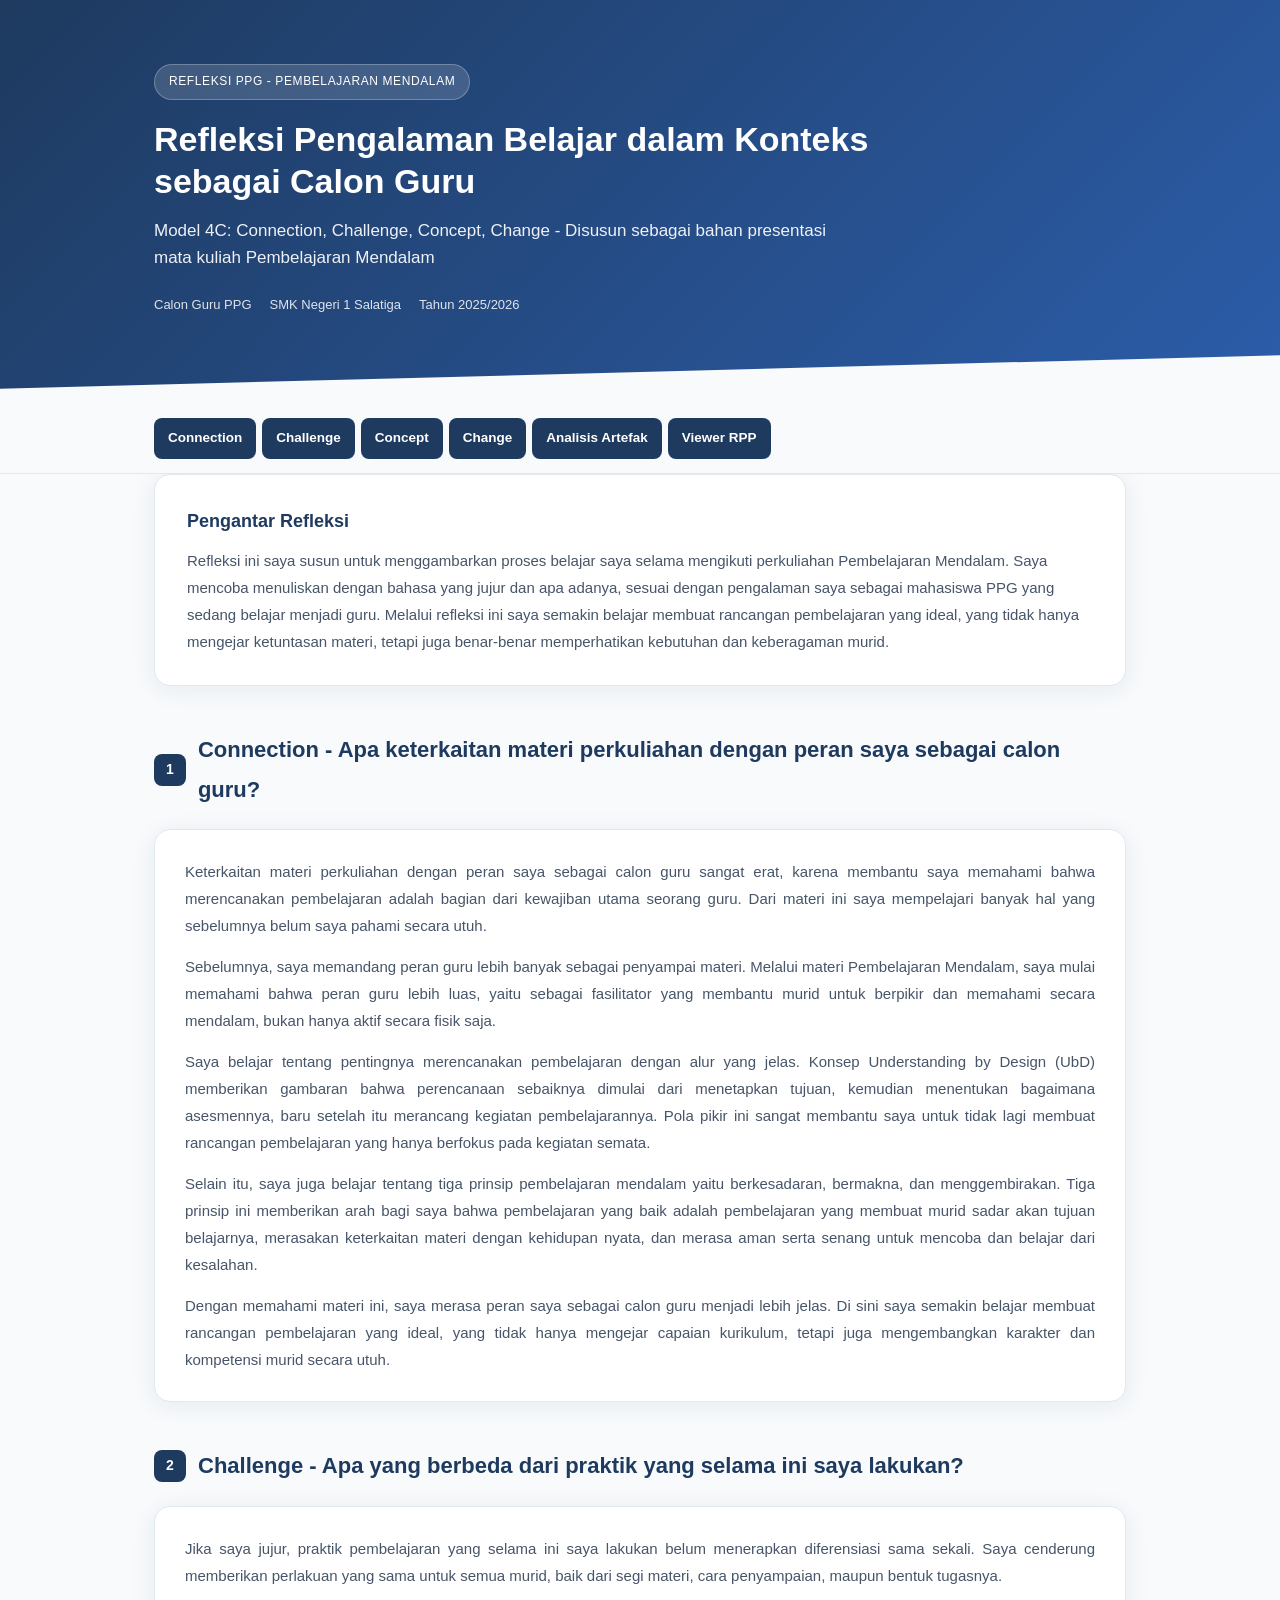
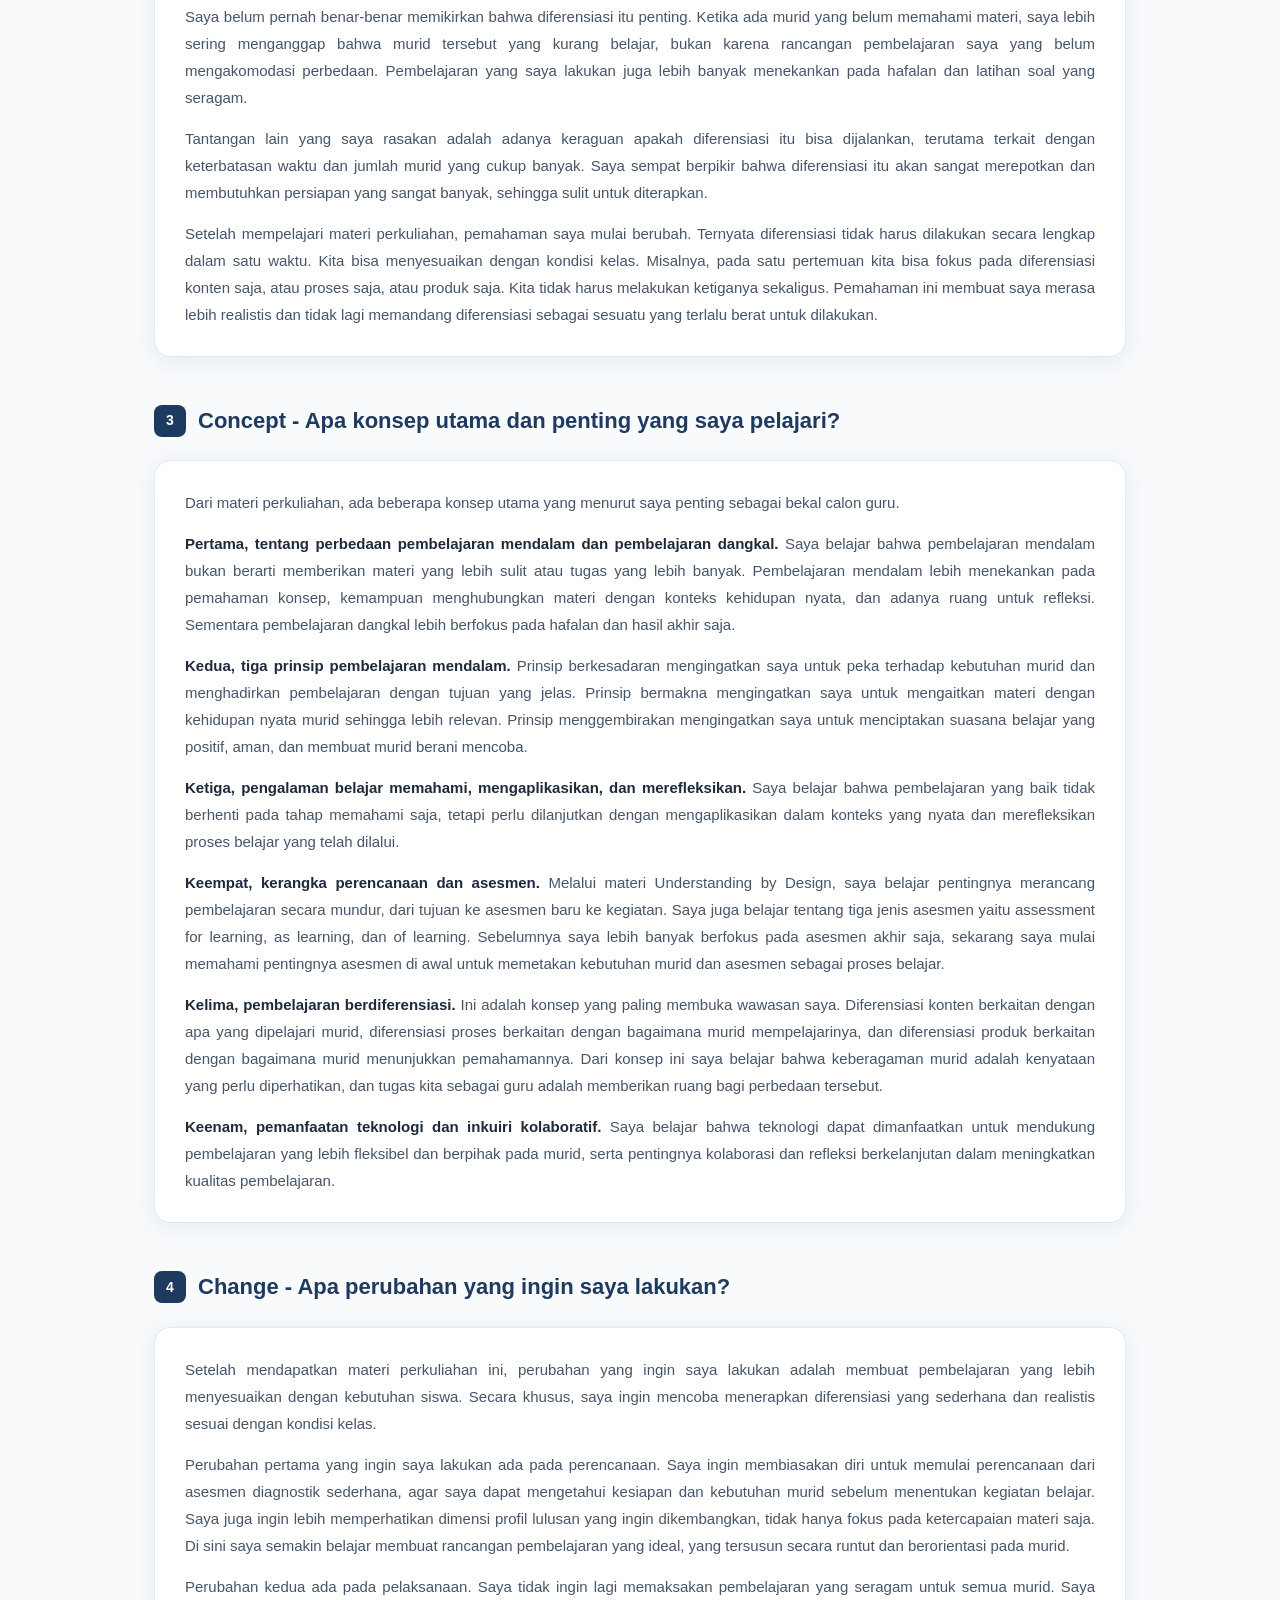
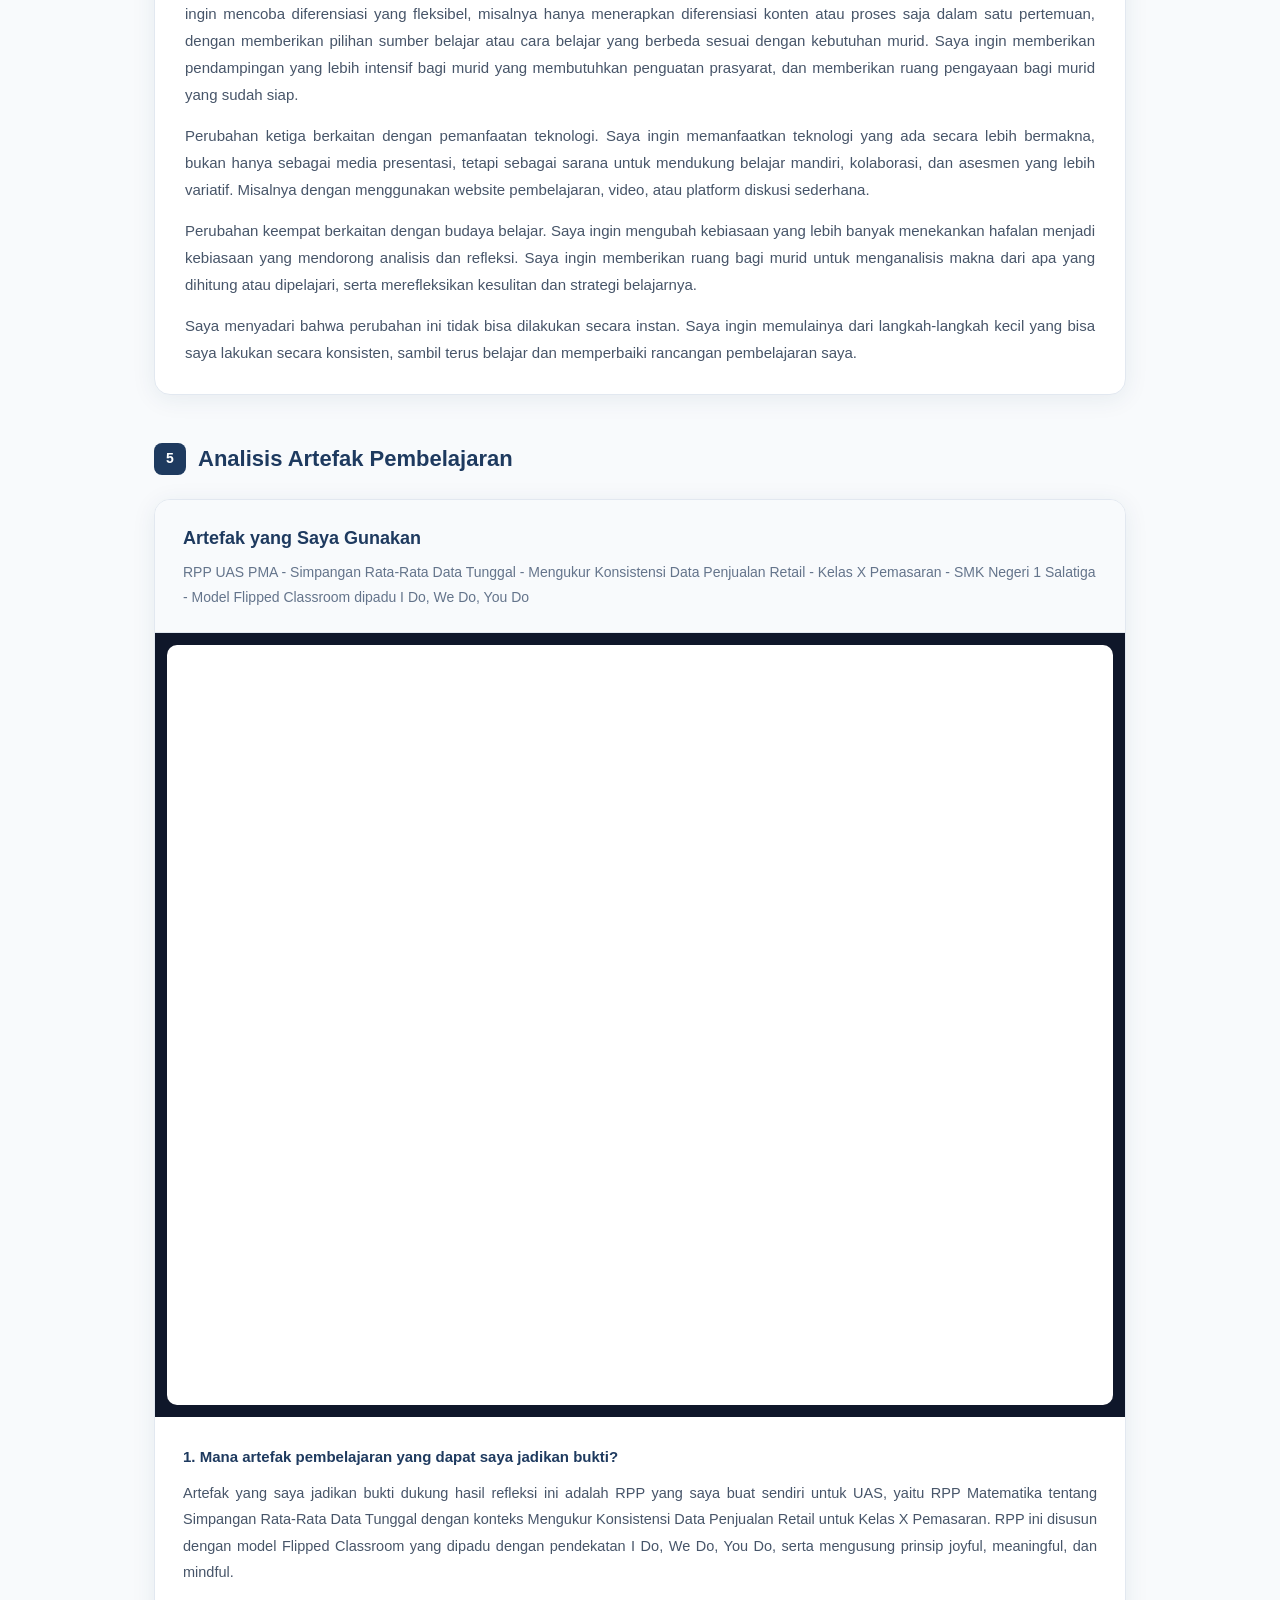
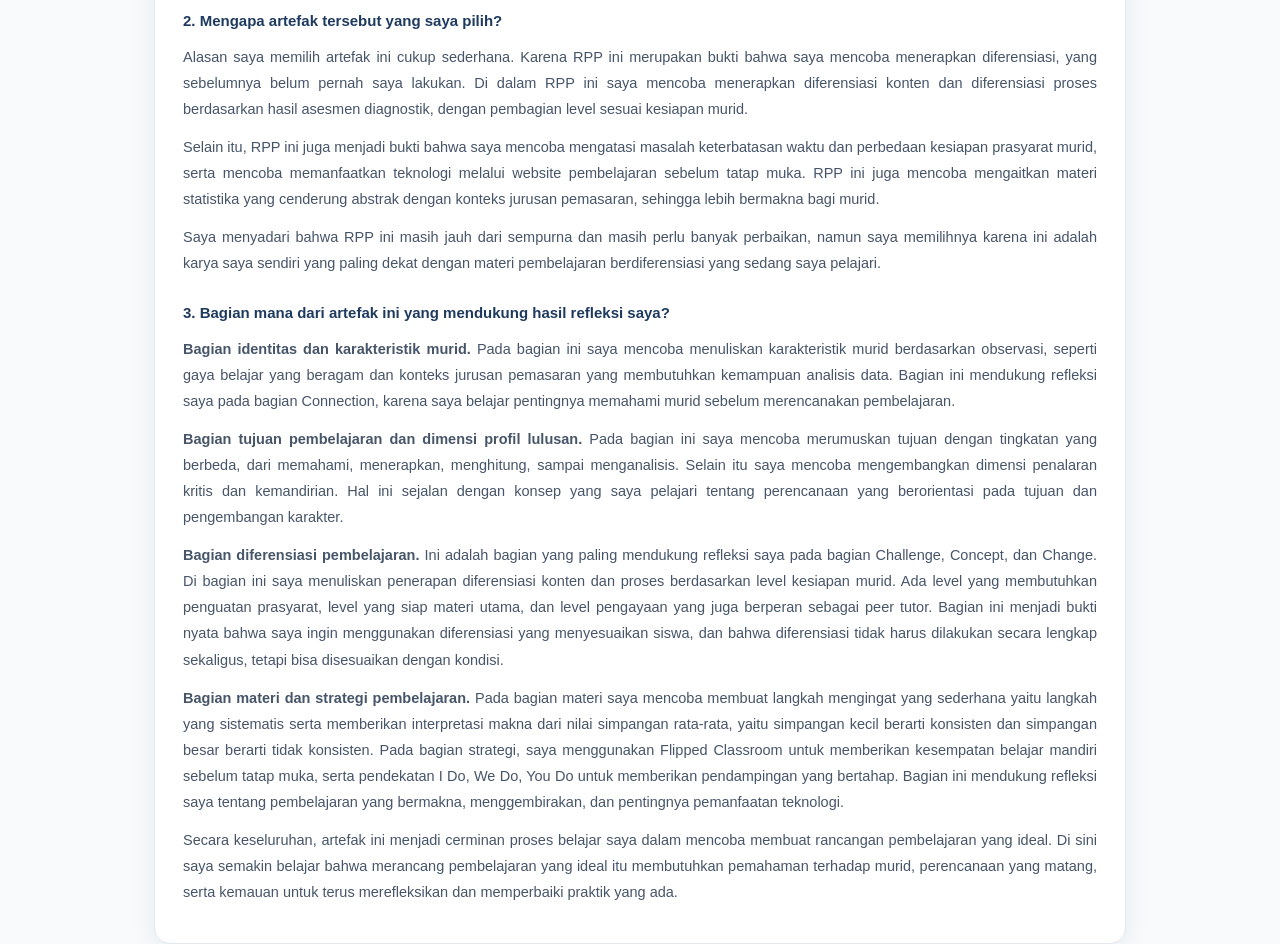
==== index.html @ ddd3c506 "Add files via upload" ====
<!DOCTYPE html>
<html lang="id">
<head>
<meta charset="UTF-8">
<meta name="viewport" content="width=device-width, initial-scale=1.0">
<title>Refleksi Pengalaman Belajar - Calon Guru PPG</title>
<style>
  :root{
    --primary:#1e3a5f;
    --secondary:#2c5daa;
    --accent:#3a86ff;
    --light:#f8fafc;
    --gray:#64748b;
    --dark:#0f172a;
    --border:#e2e8f0;
    --card-shadow:0 4px 24px rgba(30,58,95,0.08);
  }
  *{margin:0;padding:0;box-sizing:border-box}
  body{
    font-family:'Segoe UI', 'Inter', -apple-system, sans-serif;
    line-height:1.8;
    color:#334155;
    background:var(--light);
  }
  .container{max-width:1020px;margin:0 auto;padding:0 24px}
  header{
    background:linear-gradient(135deg,var(--primary) 0%, var(--secondary) 100%);
    color:white;
    padding:64px 0 88px;
    position:relative;
  }
  header::after{
    content:'';
    position:absolute;
    bottom:-32px;left:0;right:0;
    height:64px;
    background:var(--light);
    transform:skewY(-1.5deg);
  }
  .header-content{position:relative;z-index:2}
  .badge{
    display:inline-block;
    background:rgba(255,255,255,0.15);
    border:1px solid rgba(255,255,255,0.25);
    padding:6px 14px;
    border-radius:20px;
    font-size:12px;
    letter-spacing:0.6px;
    text-transform:uppercase;
    margin-bottom:18px;
  }
  h1{font-size:34px;line-height:1.25;font-weight:700;margin-bottom:14px;max-width:800px}
  .subtitle{font-size:17px;opacity:0.92;max-width:700px;font-weight:400;line-height:1.6}
  .meta{margin-top:22px;font-size:13px;opacity:0.85;display:flex;gap:18px;flex-wrap:wrap}
  nav.sticky-nav{
    position:sticky;top:0;z-index:100;
    background:rgba(248,250,252,0.92);
    backdrop-filter:blur(10px);
    border-bottom:1px solid var(--border);
    padding:14px 0;
  }
  .nav-links{display:flex;gap:6px;overflow-x:auto}
  .nav-links a{
    text-decoration:none;
    color:var(--gray);
    font-size:13.5px;
    font-weight:600;
    padding:8px 14px;
    border-radius:8px;
    transition:all 0.2s;
  }
  .nav-links a:hover,
  .nav-links a.active{background:var(--primary);color:white}
  main{padding:36px 0 60px}
  .intro{
    background:white;
    border:1px solid var(--border);
    border-radius:16px;
    padding:30px 32px;
    box-shadow:var(--card-shadow);
    margin-bottom:36px;
  }
  .intro h2{color:var(--primary);font-size:18px;margin-bottom:10px}
  .intro p{font-size:15px;color:#475569}
  .section-title{
    font-size:22px;color:var(--primary);
    margin:44px 0 20px;
    font-weight:700;
    display:flex;align-items:center;gap:12px;
  }
  .section-title span.num{
    width:32px;height:32px;
    background:var(--primary);
    color:white;
    border-radius:8px;
    display:inline-flex;align-items:center;justify-content:center;
    font-size:14px;
  }
  .card{
    background:white;
    border:1px solid var(--border);
    border-radius:16px;
    padding:28px 30px;
    box-shadow:var(--card-shadow);
    margin-bottom:22px;
  }
  .card p{font-size:15px;color:#475569;margin-bottom:14px;text-align:justify}
  .card p:last-child{margin-bottom:0}
  .card ul{padding-left:20px;margin:12px 0}
  .card li{font-size:14.5px;color:#475569;margin-bottom:8px}
  .card strong{color:#1e293b}
  .quote{
    background:#f0f7ff;
    border-left:4px solid var(--secondary);
    padding:14px 18px;
    border-radius:0 12px 12px 0;
    margin:18px 0;
    font-size:14.5px;
    color:#1e3a5f;
    font-style:italic;
  }
  .artefak-section{
    background:white;
    border:1px solid var(--border);
    border-radius:16px;
    overflow:hidden;
    box-shadow:var(--card-shadow);
  }
  .artefak-head{
    padding:22px 28px;
    background:#f8fafc;
    border-bottom:1px solid var(--border);
  }
  .artefak-head h3{color:var(--primary);font-size:18px;margin-bottom:6px}
  .artefak-head p{font-size:14px;color:var(--gray)}
  .viewer-box{
    background:#0f172a;
    padding:12px;
  }
  .viewer-frame{
    width:100%;
    height:760px;
    border:none;
    border-radius:10px;
    background:white;
    display:block;
  }
  .artefak-body{padding:26px 28px}
  .artefak-body h4{color:var(--primary);font-size:15px;margin:22px 0 10px}
  .artefak-body h4:first-child{margin-top:0}
  .artefak-body p{font-size:14.5px;color:#475569;margin-bottom:12px;text-align:justify}
  @media(max-width:720px){
    h1{font-size:26px}
    .card, .intro, .artefak-body{padding:22px}
    .viewer-frame{height:560px}
  }
</style>
</head>
<body>

<header>
  <div class="container header-content">
    <div class="badge">Refleksi PPG - Pembelajaran Mendalam</div>
    <h1>Refleksi Pengalaman Belajar dalam Konteks sebagai Calon Guru</h1>
    <p class="subtitle">Model 4C: Connection, Challenge, Concept, Change - Disusun sebagai bahan presentasi mata kuliah Pembelajaran Mendalam</p>
    <div class="meta">
      <span>Calon Guru PPG</span>
      <span>SMK Negeri 1 Salatiga</span>
      <span>Tahun 2025/2026</span>
    </div>
  </div>
</header>

<nav class="sticky-nav">
  <div class="container">
    <div class="nav-links">
      <a href="#connection" class="active">Connection</a>
      <a href="#challenge">Challenge</a>
      <a href="#concept">Concept</a>
      <a href="#change">Change</a>
      <a href="#artefak">Analisis Artefak</a>
      <a href="#viewer">Viewer RPP</a>
    </div>
  </div>
</nav>

<main class="container">

  <div class="intro">
    <h2>Pengantar Refleksi</h2>
    <p>Refleksi ini saya susun untuk menggambarkan proses belajar saya selama mengikuti perkuliahan Pembelajaran Mendalam. Saya mencoba menuliskan dengan bahasa yang jujur dan apa adanya, sesuai dengan pengalaman saya sebagai mahasiswa PPG yang sedang belajar menjadi guru. Melalui refleksi ini saya semakin belajar membuat rancangan pembelajaran yang ideal, yang tidak hanya mengejar ketuntasan materi, tetapi juga benar-benar memperhatikan kebutuhan dan keberagaman murid.</p>
  </div>

  <div class="section-title" id="connection"><span class="num">1</span> Connection - Apa keterkaitan materi perkuliahan dengan peran saya sebagai calon guru?</div>
  <div class="card">
    <p>Keterkaitan materi perkuliahan dengan peran saya sebagai calon guru sangat erat, karena membantu saya memahami bahwa merencanakan pembelajaran adalah bagian dari kewajiban utama seorang guru. Dari materi ini saya mempelajari banyak hal yang sebelumnya belum saya pahami secara utuh.</p>
    <p>Sebelumnya, saya memandang peran guru lebih banyak sebagai penyampai materi. Melalui materi Pembelajaran Mendalam, saya mulai memahami bahwa peran guru lebih luas, yaitu sebagai fasilitator yang membantu murid untuk berpikir dan memahami secara mendalam, bukan hanya aktif secara fisik saja.</p>
    <p>Saya belajar tentang pentingnya merencanakan pembelajaran dengan alur yang jelas. Konsep Understanding by Design (UbD) memberikan gambaran bahwa perencanaan sebaiknya dimulai dari menetapkan tujuan, kemudian menentukan bagaimana asesmennya, baru setelah itu merancang kegiatan pembelajarannya. Pola pikir ini sangat membantu saya untuk tidak lagi membuat rancangan pembelajaran yang hanya berfokus pada kegiatan semata.</p>
    <p>Selain itu, saya juga belajar tentang tiga prinsip pembelajaran mendalam yaitu berkesadaran, bermakna, dan menggembirakan. Tiga prinsip ini memberikan arah bagi saya bahwa pembelajaran yang baik adalah pembelajaran yang membuat murid sadar akan tujuan belajarnya, merasakan keterkaitan materi dengan kehidupan nyata, dan merasa aman serta senang untuk mencoba dan belajar dari kesalahan.</p>
    <p>Dengan memahami materi ini, saya merasa peran saya sebagai calon guru menjadi lebih jelas. Di sini saya semakin belajar membuat rancangan pembelajaran yang ideal, yang tidak hanya mengejar capaian kurikulum, tetapi juga mengembangkan karakter dan kompetensi murid secara utuh.</p>
  </div>

  <div class="section-title" id="challenge"><span class="num">2</span> Challenge - Apa yang berbeda dari praktik yang selama ini saya lakukan?</div>
  <div class="card">
    <p>Jika saya jujur, praktik pembelajaran yang selama ini saya lakukan belum menerapkan diferensiasi sama sekali. Saya cenderung memberikan perlakuan yang sama untuk semua murid, baik dari segi materi, cara penyampaian, maupun bentuk tugasnya.</p>
    <p>Saya belum pernah benar-benar memikirkan bahwa diferensiasi itu penting. Ketika ada murid yang belum memahami materi, saya lebih sering menganggap bahwa murid tersebut yang kurang belajar, bukan karena rancangan pembelajaran saya yang belum mengakomodasi perbedaan. Pembelajaran yang saya lakukan juga lebih banyak menekankan pada hafalan dan latihan soal yang seragam.</p>
    <p>Tantangan lain yang saya rasakan adalah adanya keraguan apakah diferensiasi itu bisa dijalankan, terutama terkait dengan keterbatasan waktu dan jumlah murid yang cukup banyak. Saya sempat berpikir bahwa diferensiasi itu akan sangat merepotkan dan membutuhkan persiapan yang sangat banyak, sehingga sulit untuk diterapkan.</p>
    <p>Setelah mempelajari materi perkuliahan, pemahaman saya mulai berubah. Ternyata diferensiasi tidak harus dilakukan secara lengkap dalam satu waktu. Kita bisa menyesuaikan dengan kondisi kelas. Misalnya, pada satu pertemuan kita bisa fokus pada diferensiasi konten saja, atau proses saja, atau produk saja. Kita tidak harus melakukan ketiganya sekaligus. Pemahaman ini membuat saya merasa lebih realistis dan tidak lagi memandang diferensiasi sebagai sesuatu yang terlalu berat untuk dilakukan.</p>
    
  </div>

  <div class="section-title" id="concept"><span class="num">3</span> Concept - Apa konsep utama dan penting yang saya pelajari?</div>
  <div class="card">
    <p>Dari materi perkuliahan, ada beberapa konsep utama yang menurut saya penting sebagai bekal calon guru.</p>
    <p><strong>Pertama, tentang perbedaan pembelajaran mendalam dan pembelajaran dangkal.</strong> Saya belajar bahwa pembelajaran mendalam bukan berarti memberikan materi yang lebih sulit atau tugas yang lebih banyak. Pembelajaran mendalam lebih menekankan pada pemahaman konsep, kemampuan menghubungkan materi dengan konteks kehidupan nyata, dan adanya ruang untuk refleksi. Sementara pembelajaran dangkal lebih berfokus pada hafalan dan hasil akhir saja.</p>
    <p><strong>Kedua, tiga prinsip pembelajaran mendalam.</strong> Prinsip berkesadaran mengingatkan saya untuk peka terhadap kebutuhan murid dan menghadirkan pembelajaran dengan tujuan yang jelas. Prinsip bermakna mengingatkan saya untuk mengaitkan materi dengan kehidupan nyata murid sehingga lebih relevan. Prinsip menggembirakan mengingatkan saya untuk menciptakan suasana belajar yang positif, aman, dan membuat murid berani mencoba.</p>
    <p><strong>Ketiga, pengalaman belajar memahami, mengaplikasikan, dan merefleksikan.</strong> Saya belajar bahwa pembelajaran yang baik tidak berhenti pada tahap memahami saja, tetapi perlu dilanjutkan dengan mengaplikasikan dalam konteks yang nyata dan merefleksikan proses belajar yang telah dilalui.</p>
    <p><strong>Keempat, kerangka perencanaan dan asesmen.</strong> Melalui materi Understanding by Design, saya belajar pentingnya merancang pembelajaran secara mundur, dari tujuan ke asesmen baru ke kegiatan. Saya juga belajar tentang tiga jenis asesmen yaitu assessment for learning, as learning, dan of learning. Sebelumnya saya lebih banyak berfokus pada asesmen akhir saja, sekarang saya mulai memahami pentingnya asesmen di awal untuk memetakan kebutuhan murid dan asesmen sebagai proses belajar.</p>
    <p><strong>Kelima, pembelajaran berdiferensiasi.</strong> Ini adalah konsep yang paling membuka wawasan saya. Diferensiasi konten berkaitan dengan apa yang dipelajari murid, diferensiasi proses berkaitan dengan bagaimana murid mempelajarinya, dan diferensiasi produk berkaitan dengan bagaimana murid menunjukkan pemahamannya. Dari konsep ini saya belajar bahwa keberagaman murid adalah kenyataan yang perlu diperhatikan, dan tugas kita sebagai guru adalah memberikan ruang bagi perbedaan tersebut.</p>
    <p><strong>Keenam, pemanfaatan teknologi dan inkuiri kolaboratif.</strong> Saya belajar bahwa teknologi dapat dimanfaatkan untuk mendukung pembelajaran yang lebih fleksibel dan berpihak pada murid, serta pentingnya kolaborasi dan refleksi berkelanjutan dalam meningkatkan kualitas pembelajaran.</p>
  </div>

  <div class="section-title" id="change"><span class="num">4</span> Change - Apa perubahan yang ingin saya lakukan?</div>
  <div class="card">
    <p>Setelah mendapatkan materi perkuliahan ini, perubahan yang ingin saya lakukan adalah membuat pembelajaran yang lebih menyesuaikan dengan kebutuhan siswa. Secara khusus, saya ingin mencoba menerapkan diferensiasi yang sederhana dan realistis sesuai dengan kondisi kelas.</p>
    <p>Perubahan pertama yang ingin saya lakukan ada pada perencanaan. Saya ingin membiasakan diri untuk memulai perencanaan dari asesmen diagnostik sederhana, agar saya dapat mengetahui kesiapan dan kebutuhan murid sebelum menentukan kegiatan belajar. Saya juga ingin lebih memperhatikan dimensi profil lulusan yang ingin dikembangkan, tidak hanya fokus pada ketercapaian materi saja. Di sini saya semakin belajar membuat rancangan pembelajaran yang ideal, yang tersusun secara runtut dan berorientasi pada murid.</p>
    <p>Perubahan kedua ada pada pelaksanaan. Saya tidak ingin lagi memaksakan pembelajaran yang seragam untuk semua murid. Saya ingin mencoba diferensiasi yang fleksibel, misalnya hanya menerapkan diferensiasi konten atau proses saja dalam satu pertemuan, dengan memberikan pilihan sumber belajar atau cara belajar yang berbeda sesuai dengan kebutuhan murid. Saya ingin memberikan pendampingan yang lebih intensif bagi murid yang membutuhkan penguatan prasyarat, dan memberikan ruang pengayaan bagi murid yang sudah siap.</p>
    <p>Perubahan ketiga berkaitan dengan pemanfaatan teknologi. Saya ingin memanfaatkan teknologi yang ada secara lebih bermakna, bukan hanya sebagai media presentasi, tetapi sebagai sarana untuk mendukung belajar mandiri, kolaborasi, dan asesmen yang lebih variatif. Misalnya dengan menggunakan website pembelajaran, video, atau platform diskusi sederhana.</p>
    <p>Perubahan keempat berkaitan dengan budaya belajar. Saya ingin mengubah kebiasaan yang lebih banyak menekankan hafalan menjadi kebiasaan yang mendorong analisis dan refleksi. Saya ingin memberikan ruang bagi murid untuk menganalisis makna dari apa yang dihitung atau dipelajari, serta merefleksikan kesulitan dan strategi belajarnya.</p>
    <p>Saya menyadari bahwa perubahan ini tidak bisa dilakukan secara instan. Saya ingin memulainya dari langkah-langkah kecil yang bisa saya lakukan secara konsisten, sambil terus belajar dan memperbaiki rancangan pembelajaran saya.</p>
  </div>

  <div class="section-title" id="artefak"><span class="num">5</span> Analisis Artefak Pembelajaran</div>
  <div class="artefak-section">
    <div class="artefak-head">
      <h3>Artefak yang Saya Gunakan</h3>
      <p>RPP UAS PMA - Simpangan Rata-Rata Data Tunggal - Mengukur Konsistensi Data Penjualan Retail - Kelas X Pemasaran - SMK Negeri 1 Salatiga - Model Flipped Classroom dipadu I Do, We Do, You Do</p>
    </div>
    
    <div id="viewer" class="viewer-box">
      <iframe class="viewer-frame" src="RPP UAS PMA.pdf" title="Viewer RPP UAS PMA"></iframe>
    </div>

    <div class="artefak-body">
      <h4>1. Mana artefak pembelajaran yang dapat saya jadikan bukti?</h4>
      <p>Artefak yang saya jadikan bukti dukung hasil refleksi ini adalah RPP yang saya buat sendiri untuk UAS, yaitu RPP Matematika tentang Simpangan Rata-Rata Data Tunggal dengan konteks Mengukur Konsistensi Data Penjualan Retail untuk Kelas X Pemasaran. RPP ini disusun dengan model Flipped Classroom yang dipadu dengan pendekatan I Do, We Do, You Do, serta mengusung prinsip joyful, meaningful, dan mindful.</p>

      <h4>2. Mengapa artefak tersebut yang saya pilih?</h4>
      <p>Alasan saya memilih artefak ini cukup sederhana. Karena RPP ini merupakan bukti bahwa saya mencoba menerapkan diferensiasi, yang sebelumnya belum pernah saya lakukan. Di dalam RPP ini saya mencoba menerapkan diferensiasi konten dan diferensiasi proses berdasarkan hasil asesmen diagnostik, dengan pembagian level sesuai kesiapan murid.</p>
      <p>Selain itu, RPP ini juga menjadi bukti bahwa saya mencoba mengatasi masalah keterbatasan waktu dan perbedaan kesiapan prasyarat murid, serta mencoba memanfaatkan teknologi melalui website pembelajaran sebelum tatap muka. RPP ini juga mencoba mengaitkan materi statistika yang cenderung abstrak dengan konteks jurusan pemasaran, sehingga lebih bermakna bagi murid.</p>
      <p>Saya menyadari bahwa RPP ini masih jauh dari sempurna dan masih perlu banyak perbaikan, namun saya memilihnya karena ini adalah karya saya sendiri yang paling dekat dengan materi pembelajaran berdiferensiasi yang sedang saya pelajari.</p>

      <h4>3. Bagian mana dari artefak ini yang mendukung hasil refleksi saya?</h4>
      <p><strong>Bagian identitas dan karakteristik murid.</strong> Pada bagian ini saya mencoba menuliskan karakteristik murid berdasarkan observasi, seperti gaya belajar yang beragam dan konteks jurusan pemasaran yang membutuhkan kemampuan analisis data. Bagian ini mendukung refleksi saya pada bagian Connection, karena saya belajar pentingnya memahami murid sebelum merencanakan pembelajaran.</p>
      <p><strong>Bagian tujuan pembelajaran dan dimensi profil lulusan.</strong> Pada bagian ini saya mencoba merumuskan tujuan dengan tingkatan yang berbeda, dari memahami, menerapkan, menghitung, sampai menganalisis. Selain itu saya mencoba mengembangkan dimensi penalaran kritis dan kemandirian. Hal ini sejalan dengan konsep yang saya pelajari tentang perencanaan yang berorientasi pada tujuan dan pengembangan karakter.</p>
      <p><strong>Bagian diferensiasi pembelajaran.</strong> Ini adalah bagian yang paling mendukung refleksi saya pada bagian Challenge, Concept, dan Change. Di bagian ini saya menuliskan penerapan diferensiasi konten dan proses berdasarkan level kesiapan murid. Ada level yang membutuhkan penguatan prasyarat, level yang siap materi utama, dan level pengayaan yang juga berperan sebagai peer tutor. Bagian ini menjadi bukti nyata bahwa saya ingin menggunakan diferensiasi yang menyesuaikan siswa, dan bahwa diferensiasi tidak harus dilakukan secara lengkap sekaligus, tetapi bisa disesuaikan dengan kondisi.</p>
      <p><strong>Bagian materi dan strategi pembelajaran.</strong> Pada bagian materi saya mencoba membuat langkah mengingat yang sederhana yaitu langkah yang sistematis serta memberikan interpretasi makna dari nilai simpangan rata-rata, yaitu simpangan kecil berarti konsisten dan simpangan besar berarti tidak konsisten. Pada bagian strategi, saya menggunakan Flipped Classroom untuk memberikan kesempatan belajar mandiri sebelum tatap muka, serta pendekatan I Do, We Do, You Do untuk memberikan pendampingan yang bertahap. Bagian ini mendukung refleksi saya tentang pembelajaran yang bermakna, menggembirakan, dan pentingnya pemanfaatan teknologi.</p>
      <p>Secara keseluruhan, artefak ini menjadi cerminan proses belajar saya dalam mencoba membuat rancangan pembelajaran yang ideal. Di sini saya semakin belajar bahwa merancang pembelajaran yang ideal itu membutuhkan pemahaman terhadap murid, perencanaan yang matang, serta kemauan untuk terus merefleksikan dan memperbaiki praktik yang ada.</p>
    </div>
  </div>

</main>

<script>
  const sections = document.querySelectorAll('.section-title');
  const navLinks = document.querySelectorAll('.nav-links a');
  window.addEventListener('scroll', ()=>{
    let current='';
    sections.forEach(sec=>{
      const top = sec.offsetTop - 140;
      if(window.scrollY >= top) current = sec.getAttribute('id');
    });
    navLinks.forEach(a=>{
      a.classList.remove('active');
      const href = a.getAttribute('href');
      if(href && href.includes(current)) a.classList.add('active');
    });
  });
</script>

<script type="module" src="https://static.cloudflareinsights.com/beacon.min.js/v4513226cdae34746b4dedf0b4dfa099e1781791509496" integrity="sha512-ZE9pZaUXND66v380QUtch/5sE9tPFh2zg45pR2PB0CVkCtOREv2AJKkSidISWkysEuQ0EH8faUU5du78bx87UQ==" data-cf-beacon='{"version":"2024.11.0","token":"1954b47c125f43f8b4338b3c4f804e4f"}' crossorigin="anonymous"></script>
<script>(function(){function c(){var b=a.contentDocument||(a.contentWindow&&a.contentWindow.document);if(b){var d=b.createElement('script');d.innerHTML="window.__CF$cv$params={r:'a26418109868fd64',t:'MTc4NTkxNTAwMA=='};var a=document.createElement('script');a.src='/cdn-cgi/challenge-platform/scripts/jsd/main.js';document.getElementsByTagName('head')[0].appendChild(a);";b.getElementsByTagName('head')[0].appendChild(d)}}if(document.body){var a=document.createElement('iframe');a.height=1;a.width=1;a.style.position='absolute';a.style.top=0;a.style.left=0;a.style.border='none';a.style.visibility='hidden';document.body.appendChild(a);if('loading'!==document.readyState)c();else if(window.addEventListener)document.addEventListener('DOMContentLoaded',c);else{var e=document.onreadystatechange||function(){};document.onreadystatechange=function(b){e(b);'loading'!==document.readyState&&(document.onreadystatechange=e,c())}}}})();</script></body>
</html>
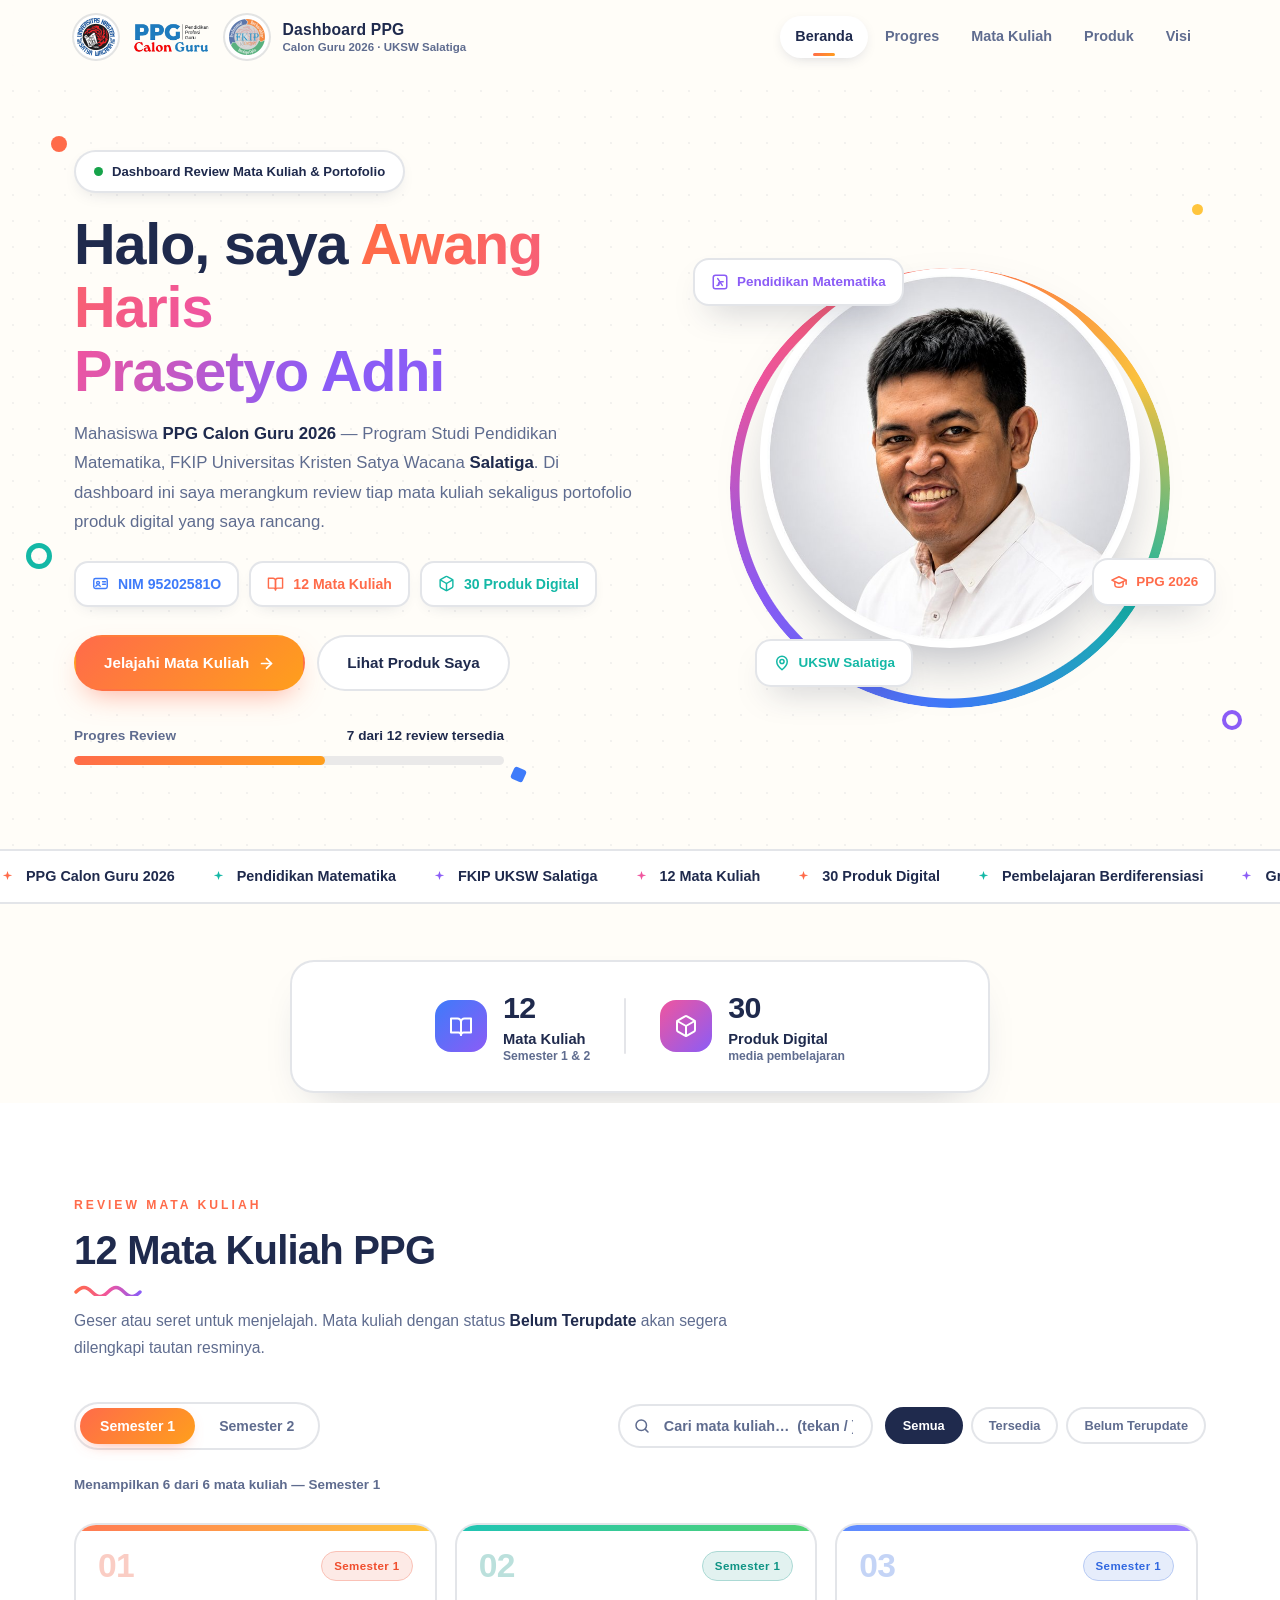
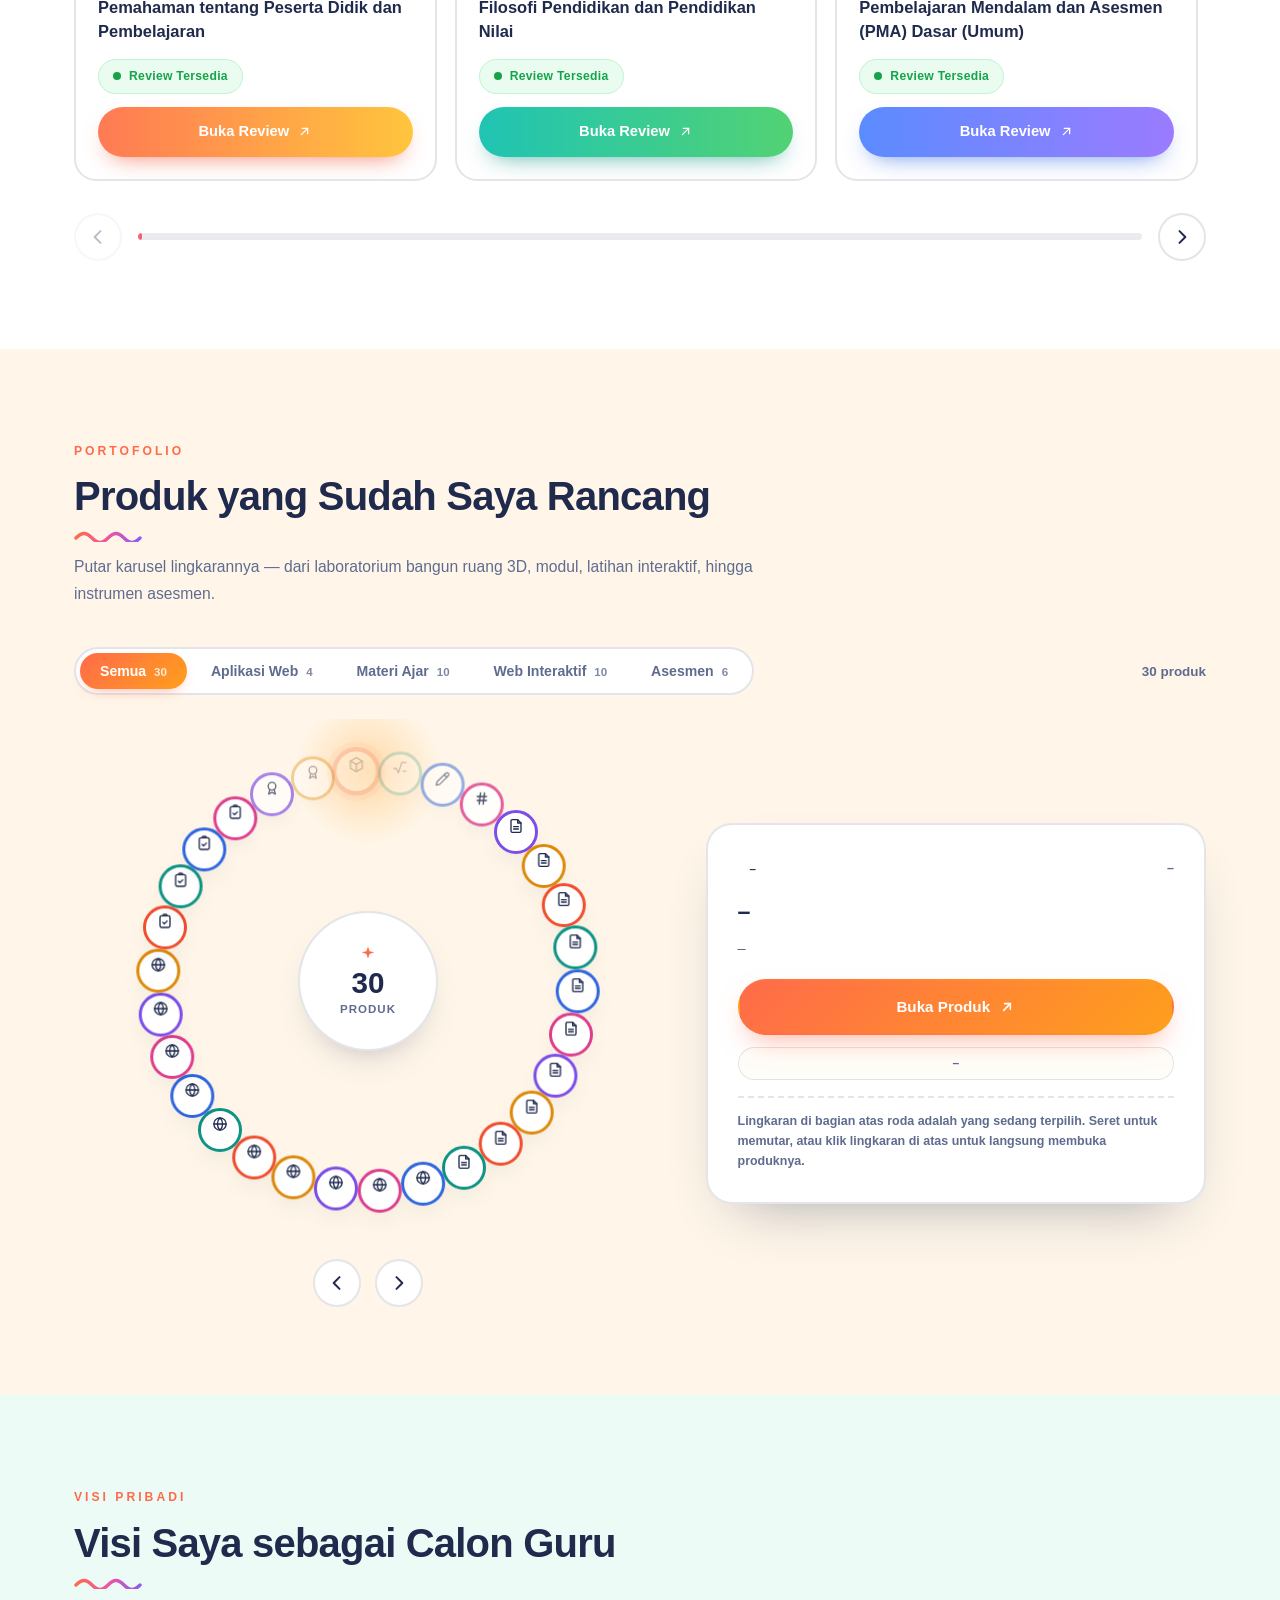
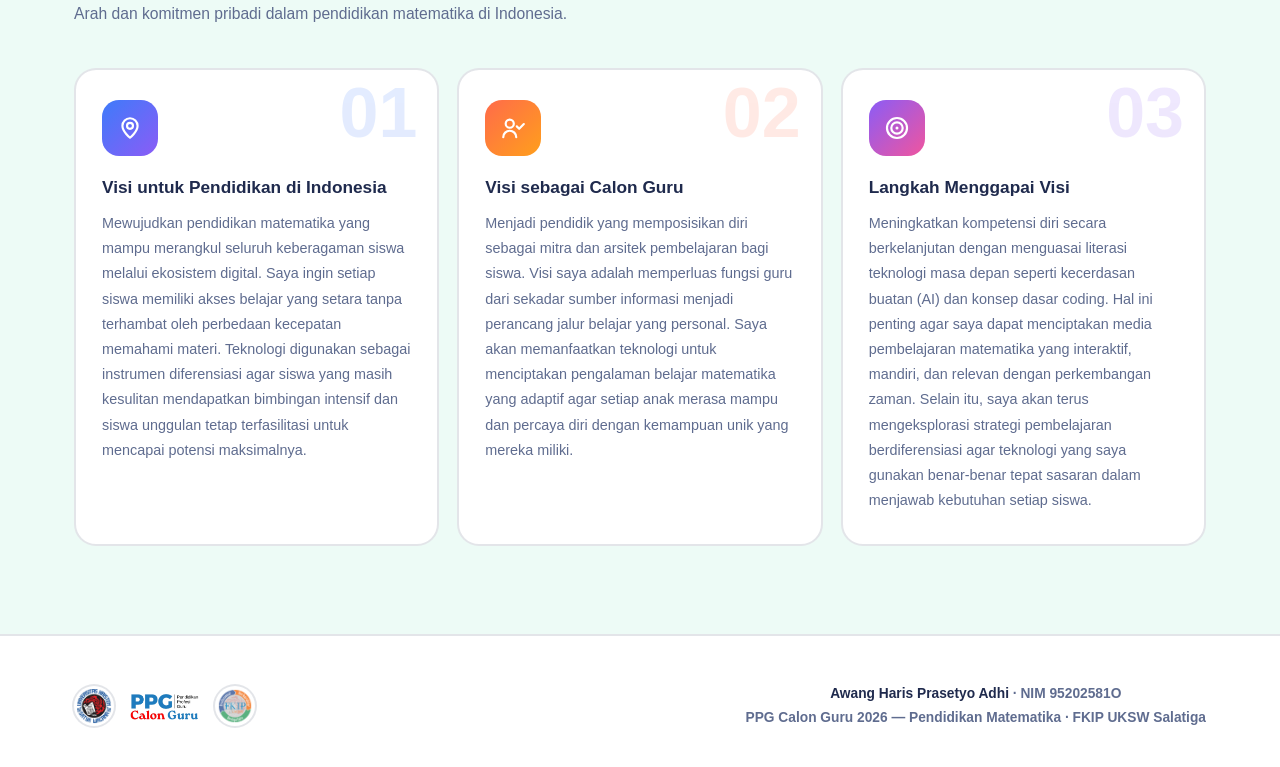
==== commit 532e293a: "Add files via upload" ====
--- a/index.html
+++ b/index.html
@@ -3,281 +3,989 @@
 <head>
 <meta charset="UTF-8">
 <meta name="viewport" content="width=device-width, initial-scale=1.0">
-<title>Refleksi Pengalaman Belajar - Calon Guru PPG</title>
+<title>Dashboard PPG Calon Guru — Awang Haris Prasetyo Adhi</title>
+<meta name="description" content="Dashboard review mata kuliah & portofolio produk digital PPG Calon Guru 2026 Pendidikan Matematika FKIP UKSW Salatiga.">
+<link rel="icon" href="data:image/svg+xml,%3Csvg xmlns='http://www.w3.org/2000/svg' viewBox='0 0 64 64'%3E%3Crect width='64' height='64' rx='14' fill='%23FF6B4A'/%3E%3Cpath d='M32 16 8 27l24 11 24-11z' fill='%23fff'/%3E%3Cpath d='M19 33v9c0 4 5.8 7 13 7s13-3 13-7v-9l-13 6z' fill='%23FFC53D'/%3E%3C/svg%3E">
 <style>
-  :root{
-    --primary:#1e3a5f;
-    --secondary:#2c5daa;
-    --accent:#3a86ff;
-    --light:#f8fafc;
-    --gray:#64748b;
-    --dark:#0f172a;
-    --border:#e2e8f0;
-    --card-shadow:0 4px 24px rgba(30,58,95,0.08);
-  }
-  *{margin:0;padding:0;box-sizing:border-box}
-  body{
-    font-family:'Segoe UI', 'Inter', -apple-system, sans-serif;
-    line-height:1.8;
-    color:#334155;
-    background:var(--light);
-  }
-  .container{max-width:1020px;margin:0 auto;padding:0 24px}
-  header{
-    background:linear-gradient(135deg,var(--primary) 0%, var(--secondary) 100%);
-    color:white;
-    padding:64px 0 88px;
-    position:relative;
-  }
-  header::after{
-    content:'';
-    position:absolute;
-    bottom:-32px;left:0;right:0;
-    height:64px;
-    background:var(--light);
-    transform:skewY(-1.5deg);
-  }
-  .header-content{position:relative;z-index:2}
-  .badge{
-    display:inline-block;
-    background:rgba(255,255,255,0.15);
-    border:1px solid rgba(255,255,255,0.25);
-    padding:6px 14px;
-    border-radius:20px;
-    font-size:12px;
-    letter-spacing:0.6px;
-    text-transform:uppercase;
-    margin-bottom:18px;
-  }
-  h1{font-size:34px;line-height:1.25;font-weight:700;margin-bottom:14px;max-width:800px}
-  .subtitle{font-size:17px;opacity:0.92;max-width:700px;font-weight:400;line-height:1.6}
-  .meta{margin-top:22px;font-size:13px;opacity:0.85;display:flex;gap:18px;flex-wrap:wrap}
-  nav.sticky-nav{
-    position:sticky;top:0;z-index:100;
-    background:rgba(248,250,252,0.92);
-    backdrop-filter:blur(10px);
-    border-bottom:1px solid var(--border);
-    padding:14px 0;
-  }
-  .nav-links{display:flex;gap:6px;overflow-x:auto}
-  .nav-links a{
-    text-decoration:none;
-    color:var(--gray);
-    font-size:13.5px;
-    font-weight:600;
-    padding:8px 14px;
-    border-radius:8px;
-    transition:all 0.2s;
-  }
-  .nav-links a:hover,
-  .nav-links a.active{background:var(--primary);color:white}
-  main{padding:36px 0 60px}
-  .intro{
-    background:white;
-    border:1px solid var(--border);
-    border-radius:16px;
-    padding:30px 32px;
-    box-shadow:var(--card-shadow);
-    margin-bottom:36px;
-  }
-  .intro h2{color:var(--primary);font-size:18px;margin-bottom:10px}
-  .intro p{font-size:15px;color:#475569}
-  .section-title{
-    font-size:22px;color:var(--primary);
-    margin:44px 0 20px;
-    font-weight:700;
-    display:flex;align-items:center;gap:12px;
-  }
-  .section-title span.num{
-    width:32px;height:32px;
-    background:var(--primary);
-    color:white;
-    border-radius:8px;
-    display:inline-flex;align-items:center;justify-content:center;
-    font-size:14px;
-  }
-  .card{
-    background:white;
-    border:1px solid var(--border);
-    border-radius:16px;
-    padding:28px 30px;
-    box-shadow:var(--card-shadow);
-    margin-bottom:22px;
-  }
-  .card p{font-size:15px;color:#475569;margin-bottom:14px;text-align:justify}
-  .card p:last-child{margin-bottom:0}
-  .card ul{padding-left:20px;margin:12px 0}
-  .card li{font-size:14.5px;color:#475569;margin-bottom:8px}
-  .card strong{color:#1e293b}
-  .quote{
-    background:#f0f7ff;
-    border-left:4px solid var(--secondary);
-    padding:14px 18px;
-    border-radius:0 12px 12px 0;
-    margin:18px 0;
-    font-size:14.5px;
-    color:#1e3a5f;
-    font-style:italic;
-  }
-  .artefak-section{
-    background:white;
-    border:1px solid var(--border);
-    border-radius:16px;
-    overflow:hidden;
-    box-shadow:var(--card-shadow);
-  }
-  .artefak-head{
-    padding:22px 28px;
-    background:#f8fafc;
-    border-bottom:1px solid var(--border);
-  }
-  .artefak-head h3{color:var(--primary);font-size:18px;margin-bottom:6px}
-  .artefak-head p{font-size:14px;color:var(--gray)}
-  .viewer-box{
-    background:#0f172a;
-    padding:12px;
-  }
-  .viewer-frame{
-    width:100%;
-    height:760px;
-    border:none;
-    border-radius:10px;
-    background:white;
-    display:block;
-  }
-  .artefak-body{padding:26px 28px}
-  .artefak-body h4{color:var(--primary);font-size:15px;margin:22px 0 10px}
-  .artefak-body h4:first-child{margin-top:0}
-  .artefak-body p{font-size:14.5px;color:#475569;margin-bottom:12px;text-align:justify}
-  @media(max-width:720px){
-    h1{font-size:26px}
-    .card, .intro, .artefak-body{padding:22px}
-    .viewer-frame{height:560px}
-  }
+/* ============ BRIGHT THEME ============ */
+*{margin:0;padding:0;box-sizing:border-box}
+:root{
+  --bg:#FFFDF8; --bg2:#FFFFFF;
+  --ink:#1F2A4D; --muted:#5F6C8F;
+  --line:rgba(31,42,77,.12);
+  --coral:#FF6B4A; --orange:#FF9F1C; --yellow:#FFC53D;
+  --teal:#14B8A6; --blue:#3E7BFA; --violet:#8B5CF6; --pink:#F0559E;
+  --green:#16A34A; --amber:#F59E0B;
+  --grad:linear-gradient(135deg,#FF6B4A,#FF9F1C);
+  --shadow:0 16px 44px -20px rgba(31,42,77,.28);
+}
+html{scroll-behavior:smooth;scroll-padding-top:96px}
+body{
+  font-family:"Segoe UI",-apple-system,BlinkMacSystemFont,Roboto,"Helvetica Neue",Arial,sans-serif;
+  background:var(--bg);color:var(--ink);line-height:1.6;overflow-x:hidden;
+}
+::selection{background:var(--coral);color:#fff}
+img{max-width:100%}
+button{font-family:inherit}
+.container{max-width:1180px;margin:0 auto;padding:0 24px}
+.ic{display:block;flex:none}
+#scrollBar{position:fixed;top:0;left:0;height:3px;width:0;background:linear-gradient(90deg,#FF6B4A,#FFC53D,#F0559E,#8B5CF6);z-index:300;transition:width .1s linear}
+
+/* ============ BUTTONS & CHIPS ============ */
+.btn{display:inline-flex;align-items:center;justify-content:center;gap:9px;padding:14px 28px;border-radius:999px;font-weight:800;font-size:.95rem;text-decoration:none;cursor:pointer;border:2px solid transparent;transition:all .3s cubic-bezier(.34,1.56,.64,1)}
+.btn.primary{background:var(--grad);color:#fff;box-shadow:0 12px 28px -10px rgba(255,107,74,.55)}
+.btn.primary:hover{transform:translateY(-3px) scale(1.02);box-shadow:0 18px 36px -10px rgba(255,107,74,.65)}
+.btn.ghost{background:#fff;border-color:var(--line);color:var(--ink)}
+.btn.ghost:hover{transform:translateY(-3px);border-color:var(--coral);color:var(--coral)}
+.btn .ic{transition:transform .3s}
+.btn:hover .ic{transform:translateX(3px)}
+.chip{display:inline-flex;align-items:center;justify-content:center;gap:6px;font-size:.72rem;font-weight:800;letter-spacing:.4px;padding:5px 12px;border-radius:999px;background:#F1F4FF;color:var(--blue);border:1.5px solid rgba(62,123,250,.25);white-space:nowrap}
+.chip-ac{background:color-mix(in srgb,var(--ac) 12%,#fff);color:var(--ac);border:1.5px solid color-mix(in srgb,var(--ac) 35%,#fff)}
+.chip-new{background:#FFF1F7;color:var(--pink);border-color:rgba(240,85,158,.3)}
+.hide{display:none!important}
+
+/* ============ HEADER ============ */
+.topbar{position:fixed;top:0;left:0;right:0;z-index:100;background:rgba(255,253,248,.86);backdrop-filter:blur(14px);border-bottom:2px solid transparent;transition:border-color .3s,box-shadow .3s}
+.topbar.scrolled{border-bottom-color:var(--line);box-shadow:0 10px 30px -22px rgba(31,42,77,.35)}
+.topbar-inner{display:flex;align-items:center;justify-content:space-between;height:74px;gap:16px}
+.brand{display:flex;align-items:center;gap:14px;text-decoration:none;color:var(--ink)}
+.logo-row{display:flex;align-items:center;gap:9px}
+.logo-row img{height:44px;width:auto;display:block}
+.lg-round{width:44px;height:44px;border-radius:50%;background:#fff;padding:2px;box-shadow:0 0 0 2px var(--line);object-fit:cover}
+.lg-ppg{height:38px}
+.brand-text{display:flex;flex-direction:column;line-height:1.25}
+.brand-text strong{font-size:.98rem;letter-spacing:.2px}
+.brand-text small{font-size:.72rem;color:var(--muted);font-weight:700}
+.nav{display:flex;align-items:center;gap:2px}
+.nav a{position:relative;padding:9px 15px;border-radius:999px;color:var(--muted);font-weight:700;font-size:.9rem;text-decoration:none;transition:all .25s}
+.nav a:hover{color:var(--ink);background:#FFF1E9}
+.nav a.active{color:var(--ink);background:#fff;box-shadow:0 4px 14px -6px rgba(31,42,77,.25)}
+.nav a.active::after{content:"";position:absolute;left:50%;bottom:2px;transform:translateX(-50%);width:22px;height:3px;border-radius:99px;background:var(--grad)}
+
+/* ============ HERO ============ */
+.hero{position:relative;padding:150px 0 84px;overflow:hidden;
+  background-image:radial-gradient(rgba(31,42,77,.055) 1.5px,transparent 1.5px);background-size:26px 26px}
+.hero-inner{position:relative;z-index:2;display:grid;grid-template-columns:1.05fr .95fr;gap:52px;align-items:center}
+.badge{display:inline-flex;align-items:center;gap:9px;padding:9px 18px;border-radius:999px;background:#fff;border:2px solid var(--line);font-size:.82rem;font-weight:800;box-shadow:0 6px 18px -10px rgba(31,42,77,.25)}
+.badge .dot{width:9px;height:9px;border-radius:50%;background:var(--green);animation:pulse 2s infinite}
+@keyframes pulse{0%{box-shadow:0 0 0 0 rgba(22,163,74,.45)}70%{box-shadow:0 0 0 9px rgba(22,163,74,0)}100%{box-shadow:0 0 0 0 rgba(22,163,74,0)}}
+.hero h1{font-size:clamp(2.3rem,5vw,3.6rem);line-height:1.1;font-weight:900;letter-spacing:-.02em;margin:20px 0 16px}
+.grad{background:linear-gradient(120deg,#FF6B4A 10%,#F0559E 45%,#8B5CF6 80%);-webkit-background-clip:text;background-clip:text;color:transparent}
+.sub{color:var(--muted);font-size:1.05rem;max-width:580px;line-height:1.75}
+.sub b{color:var(--ink)}
+.hero-chips{display:flex;flex-wrap:wrap;gap:10px;margin:24px 0 28px}
+.chip-lg{padding:10px 16px;border-radius:14px;background:#fff;border:2px solid var(--line);font-weight:800;font-size:.88rem;display:inline-flex;gap:9px;align-items:center;box-shadow:0 6px 18px -12px rgba(31,42,77,.3)}
+.hero-cta{display:flex;gap:12px;flex-wrap:wrap}
+.hero-prog{margin-top:34px;max-width:430px}
+.hp-row{display:flex;justify-content:space-between;align-items:center;font-size:.85rem;font-weight:800;color:var(--muted);margin-bottom:9px}
+.hp-row b{color:var(--ink)}
+.hp-bar{height:9px;border-radius:99px;background:rgba(31,42,77,.09);overflow:hidden}
+.hp-fill{height:100%;width:0;border-radius:99px;background:var(--grad);transition:width 1.2s cubic-bezier(.22,1,.36,1)}
+.hero-photo{position:relative;display:flex;justify-content:center;padding:22px 0}
+.ring-deco{position:absolute;width:min(440px,84vw);aspect-ratio:1;border-radius:50%;background:conic-gradient(#FF6B4A,#FFC53D,#14B8A6,#3E7BFA,#8B5CF6,#F0559E,#FF6B4A);-webkit-mask:radial-gradient(farthest-side,transparent calc(100% - 10px),#000 calc(100% - 9px));mask:radial-gradient(farthest-side,transparent calc(100% - 10px),#000 calc(100% - 9px));animation:spin 16s linear infinite}
+@keyframes spin{to{transform:rotate(360deg)}}
+.photo{position:relative;width:min(380px,72vw);aspect-ratio:1;border-radius:50%;overflow:hidden;border:7px solid #fff;box-shadow:0 26px 60px -22px rgba(31,42,77,.4);background:#fff;cursor:pointer;transition:transform .35s cubic-bezier(.34,1.56,.64,1),box-shadow .3s}
+.photo:hover{transform:scale(1.025);box-shadow:0 30px 64px -20px rgba(255,107,74,.5)}
+.photo img{width:100%;height:100%;object-fit:cover;display:block}
+.float-chip{position:absolute;display:inline-flex;align-items:center;gap:8px;padding:11px 16px;border-radius:16px;background:#fff;border:2px solid var(--line);font-weight:800;font-size:.84rem;box-shadow:0 16px 34px -16px rgba(31,42,77,.35);animation:floaty 5.5s ease-in-out infinite;white-space:nowrap}
+.fc1{top:3%;left:0}
+.fc2{bottom:15%;right:-2%;animation-delay:1.4s}
+.fc3{bottom:-4%;left:12%;animation-delay:2.4s}
+@keyframes floaty{0%,100%{transform:translateY(0)}50%{transform:translateY(-12px)}}
+/* confetti decorations */
+.d{position:absolute;z-index:1;pointer-events:none;animation:floaty 7s ease-in-out infinite}
+.d1{width:16px;height:16px;border-radius:50%;background:var(--coral);top:16%;left:4%}
+.d2{width:26px;height:26px;border-radius:50%;border:5px solid var(--teal);top:64%;left:2%;animation-delay:1s}
+.d3{width:11px;height:11px;border-radius:50%;background:var(--yellow);top:24%;right:6%;animation-delay:.6s}
+.d4{width:20px;height:20px;border-radius:50%;border:4px solid var(--violet);bottom:14%;right:3%;animation-delay:1.8s}
+.d5{width:9px;height:9px;border-radius:50%;background:var(--pink);top:44%;right:38%;animation-delay:2.6s}
+.d6{width:13px;height:13px;border-radius:3px;background:var(--blue);rotate:25deg;bottom:8%;left:40%;animation-delay:3.2s}
+
+/* ============ TICKER ============ */
+.ticker{background:#fff;border-top:2px solid var(--line);border-bottom:2px solid var(--line);overflow:hidden;padding:14px 0}
+.ticker-in{display:flex;gap:36px;width:max-content;animation:mq 30s linear infinite}
+.ticker-in span{display:inline-flex;align-items:center;gap:11px;font-weight:800;font-size:.9rem;color:var(--ink);white-space:nowrap}
+.ticker-in .ic{color:var(--coral)}
+.ticker-in span:nth-child(4n+2) .ic{color:var(--teal)}
+.ticker-in span:nth-child(4n+3) .ic{color:var(--violet)}
+.ticker-in span:nth-child(4n+4) .ic{color:var(--pink)}
+@keyframes mq{to{transform:translateX(-50%)}}
+
+/* ============ SECTIONS ============ */
+.section{padding:88px 0}
+.sec-white{background:#fff}
+.sec-sun{background:#FFF6E9}
+.sec-mint{background:#EDFBF6}
+.section-head{max-width:680px;margin-bottom:40px}
+.kicker{display:inline-block;font-size:.76rem;font-weight:900;letter-spacing:3px;text-transform:uppercase;color:var(--coral);margin-bottom:12px}
+.section-head h2{font-size:clamp(1.75rem,3.6vw,2.5rem);font-weight:900;letter-spacing:-.02em;line-height:1.18}
+.squig{display:block;margin-top:10px}
+.section-sub{color:var(--muted);margin-top:12px;line-height:1.7;font-size:.98rem}
+.section-sub b{color:var(--ink)}
+
+/* ============ SIMPLE INFO STRIP ============ */
+.info-strip{display:flex;align-items:center;justify-content:center;gap:34px;flex-wrap:wrap;max-width:700px;margin:0 auto;background:#fff;border:2px solid var(--line);border-radius:24px;padding:26px 36px;box-shadow:0 18px 44px -26px rgba(31,42,77,.35)}
+.info-item{display:flex;align-items:center;gap:16px}
+.s-icon{width:52px;height:52px;border-radius:16px;display:grid;place-items:center;color:#fff;flex:none}
+.s-icon.t-blue{background:linear-gradient(135deg,#3E7BFA,#8B5CF6)}
+.s-icon.t-pink{background:linear-gradient(135deg,#F0559E,#8B5CF6)}
+.s-info{display:flex;flex-direction:column;line-height:1.3}
+.s-num{font-size:1.9rem;font-weight:900;letter-spacing:-.02em}
+.s-label{font-weight:800;font-size:.92rem;margin-top:2px}
+.s-sub{color:var(--muted);font-size:.76rem;font-weight:600}
+.info-div{width:2px;height:56px;border-radius:99px;background:var(--line)}
+
+/* ============ CONTROLS ============ */
+.controls{display:flex;flex-wrap:wrap;gap:14px;align-items:center;justify-content:space-between;margin-bottom:24px}
+.ctrl-right{display:flex;gap:12px;align-items:center;flex-wrap:wrap}
+.seg{display:inline-flex;background:#fff;border:2px solid var(--line);border-radius:999px;padding:4px;gap:4px;flex-wrap:wrap}
+.seg button{padding:10px 20px;border-radius:999px;border:none;background:transparent;color:var(--muted);font-weight:800;font-size:.88rem;cursor:pointer;transition:all .25s;white-space:nowrap}
+.seg button:hover{color:var(--ink)}
+.seg button.active{background:var(--grad);color:#fff;box-shadow:0 6px 16px -8px rgba(255,107,74,.7)}
+.seg-n{font-size:.72rem;opacity:.8;margin-left:4px}
+.search{position:relative}
+.search svg{position:absolute;left:15px;top:50%;transform:translateY(-50%);color:var(--muted)}
+.search input{width:100%;max-width:320px;padding:12px 18px 12px 44px;border-radius:999px;border:2px solid var(--line);background:#fff;color:var(--ink);outline:none;font-size:.9rem;transition:border-color .25s;font-family:inherit;font-weight:600}
+.search input:focus{border-color:var(--coral)}
+.search input::placeholder{color:var(--muted)}
+.fchips{display:flex;gap:8px;flex-wrap:wrap}
+.fchip{padding:9px 16px;border-radius:999px;border:2px solid var(--line);background:#fff;color:var(--muted);font-weight:800;font-size:.8rem;cursor:pointer;transition:all .25s}
+.fchip:hover{color:var(--ink);border-color:var(--coral)}
+.fchip.active{background:var(--ink);color:#fff;border-color:var(--ink)}
+.count-line{color:var(--muted);font-size:.84rem;font-weight:700;margin-bottom:18px}
+
+/* ============ COURSE SLIDER ============ */
+.slider{overflow-x:auto;scroll-snap-type:x mandatory;scrollbar-width:none;-ms-overflow-style:none;cursor:grab;padding:10px 4px 26px}
+.slider::-webkit-scrollbar{display:none}
+.slider.dragging{cursor:grabbing;scroll-snap-type:none}
+.track{display:flex;gap:18px}
+.c-card{position:relative;overflow:hidden;flex:0 0 calc((100% - 36px)/3);scroll-snap-align:start;padding:24px 22px 22px;border-radius:22px;background:#fff;border:2px solid var(--line);display:flex;flex-direction:column;gap:13px;transition:transform .4s cubic-bezier(.34,1.56,.64,1),border-color .3s,box-shadow .3s;animation:pop .55s cubic-bezier(.22,1,.36,1) backwards}
+.c-card::before{content:"";position:absolute;left:0;right:0;top:0;height:6px;background:var(--ag)}
+.c-card:hover{transform:translateY(-6px) rotate(-.4deg);border-color:var(--ac);box-shadow:0 22px 44px -20px color-mix(in srgb,var(--ac) 55%,transparent)}
+@keyframes pop{from{opacity:0;transform:translateY(18px) scale(.97)}to{opacity:1;transform:translateY(0) scale(1)}}
+.c-top{display:flex;justify-content:space-between;align-items:center;min-height:34px}
+.c-num{font-size:2.1rem;font-weight:900;line-height:1;color:color-mix(in srgb,var(--ac) 30%,#fff);color:var(--ac);opacity:.28;letter-spacing:-.02em}
+.c-name{font-size:1.03rem;line-height:1.45;font-weight:800;min-height:3em}
+.c-status{display:inline-flex;align-items:center;gap:8px;font-size:.76rem;font-weight:800;letter-spacing:.3px;padding:7px 14px;border-radius:999px;width:fit-content}
+.c-status .dot{width:8px;height:8px;border-radius:50%;background:currentColor}
+.c-status.ok{background:#EAFBF0;color:var(--green);border:1.5px solid #BBF7D0}
+.c-status.pending{background:#FFF7E6;color:#B45309;border:1.5px solid #FDE9C8}
+.c-status.pending .dot{animation:pulseA 1.7s infinite}
+@keyframes pulseA{0%{box-shadow:0 0 0 0 rgba(245,158,11,.5)}70%{box-shadow:0 0 0 8px rgba(245,158,11,0)}100%{box-shadow:0 0 0 0 rgba(245,158,11,0)}}
+.c-btn{margin-top:auto;width:100%;display:flex;align-items:center;justify-content:center;gap:8px;padding:13px;border-radius:999px;background:var(--ag);color:#fff;font-weight:800;font-size:.92rem;text-decoration:none;transition:all .3s cubic-bezier(.34,1.56,.64,1);box-shadow:0 10px 24px -12px color-mix(in srgb,var(--ac) 80%,transparent)}
+.c-btn:hover{transform:translateY(-2px) scale(1.02)}
+.c-btn .ic{transition:transform .3s}
+.c-btn:hover .ic{transform:translate(2px,-2px)}
+.c-none{margin-top:auto;border:2px dashed #FDE9C8;border-radius:16px;padding:13px;text-align:center;color:#B45309;font-size:.83rem;font-weight:700;background:#FFF9EF}
+.slider-ui{display:flex;align-items:center;gap:16px;margin-top:6px}
+.s-arrow{width:48px;height:48px;border-radius:50%;border:2px solid var(--line);background:#fff;color:var(--ink);cursor:pointer;display:grid;place-items:center;transition:all .3s cubic-bezier(.34,1.56,.64,1);flex:none}
+.s-arrow:hover{border-color:var(--coral);color:var(--coral);transform:scale(1.08)}
+.s-arrow:disabled{opacity:.3;pointer-events:none}
+.s-prog{flex:1;height:7px;border-radius:99px;background:rgba(31,42,77,.09);overflow:hidden}
+.s-prog-fill{height:100%;width:0;border-radius:99px;background:linear-gradient(90deg,#FF6B4A,#F0559E);transition:width .15s linear}
+
+/* ============ S-CURVE CAROUSEL (products) ============ */
+.s-stage{position:relative;overflow:hidden;cursor:grab;touch-action:pan-y;user-select:none;-webkit-user-select:none;transition:height .5s ease;min-height:320px}
+.s-stage.grabbing{cursor:grabbing}
+.s-glow{position:absolute;width:150px;height:150px;transform:translate(-50%,-50%);border-radius:50%;background:radial-gradient(circle,rgba(255,159,28,.32),rgba(255,159,28,0) 70%);pointer-events:none}
+.s-hub{position:absolute;transform:translate(-50%,-50%);width:34%;max-width:140px;aspect-ratio:1;border-radius:50%;background:#fff;border:2px solid var(--line);display:flex;flex-direction:column;align-items:center;justify-content:center;gap:2px;pointer-events:none;box-shadow:0 16px 36px -24px rgba(31,42,77,.5);z-index:0}
+.s-hub .ic{color:var(--coral);margin-bottom:2px}
+.s-hub-num{font-size:1.85rem;font-weight:900;line-height:1}
+.s-hub-cap{font-size:.72rem;font-weight:800;color:var(--muted);letter-spacing:1px;text-transform:uppercase}
+.s-items{position:absolute;inset:0;pointer-events:none}
+.s-item{position:absolute;left:0;top:0;width:var(--d);height:var(--d);will-change:transform;cursor:pointer;pointer-events:auto}
+.s-in{width:100%;height:100%;border-radius:50%;background:#fff;border:3px solid var(--ac);box-shadow:0 10px 26px -14px rgba(31,42,77,.35);display:flex;flex-direction:column;align-items:center;justify-content:center;gap:6px;padding:14px;transition:box-shadow .3s,border-width .3s}
+.s-item:hover .s-in{box-shadow:0 16px 34px -14px color-mix(in srgb,var(--ac) 55%,rgba(31,42,77,.35))}
+.s-item.active{z-index:10}
+.s-item.active .s-in{border-width:4px;box-shadow:0 0 0 5px color-mix(in srgb,var(--ac) 22%,transparent),0 16px 34px -14px color-mix(in srgb,var(--ac) 55%,transparent)}
+.i-ic{color:var(--ac)}
+.i-name{font-size:10px;font-weight:800;text-align:center;line-height:1.25;color:var(--ink);display:-webkit-box;-webkit-line-clamp:2;-webkit-box-orient:vertical;overflow:hidden}
+.i-dot{width:8px;height:8px;border-radius:50%;background:var(--ac)}
+/* ============ PRODUCT LAYOUT (karusel kiri, panel kanan) ============ */
+.prod-layout{display:grid;grid-template-columns:1.08fr .92fr;gap:44px;align-items:center}
+.prod-arrows{display:flex;justify-content:center;gap:14px;margin-top:12px}
+.prod-panel{background:#fff;border:2px solid var(--line);border-radius:26px;padding:30px;box-shadow:0 26px 56px -32px rgba(31,42,77,.45)}
+.pp-head{display:flex;justify-content:space-between;align-items:center;margin-bottom:14px;gap:10px}
+.pp-count{font-size:.78rem;font-weight:800;color:var(--muted);white-space:nowrap}
+.pp-title{font-size:1.45rem;font-weight:900;letter-spacing:-.01em;line-height:1.25;margin-bottom:10px}
+.pp-desc{color:var(--muted);font-size:.92rem;line-height:1.7;margin-bottom:18px;font-weight:500}
+.pp-btn{width:100%;margin-bottom:12px}
+.pp-url{display:block;font-size:.75rem;font-weight:700;color:var(--muted);background:var(--bg);border:1.5px solid var(--line);border-radius:999px;padding:6px 14px;text-align:center;overflow:hidden;text-overflow:ellipsis;white-space:nowrap}
+.pp-hint{margin-top:16px;color:var(--muted);font-size:.78rem;font-weight:600;line-height:1.6;border-top:2px dashed var(--line);padding-top:14px}
+.prod-panel.swap .pp-title,.prod-panel.swap .pp-desc,.prod-panel.swap .pp-btn,.prod-panel.swap .pp-url{animation:ppIn .5s cubic-bezier(.22,1,.36,1)}
+@keyframes ppIn{from{opacity:0;transform:translateY(10px)}to{opacity:1;transform:none}}
+
+/* ============ VISION ============ */
+.vision-grid{display:grid;grid-template-columns:repeat(3,1fr);gap:18px}
+.vision-card{padding:30px 26px;border-radius:22px;background:#fff;border:2px solid var(--line);position:relative;overflow:hidden;transition:all .35s cubic-bezier(.34,1.56,.64,1)}
+.vision-card:hover{transform:translateY(-6px);border-color:var(--ac);box-shadow:0 22px 44px -20px color-mix(in srgb,var(--ac) 50%,transparent)}
+.v-num{position:absolute;top:8px;right:20px;font-size:70px;font-weight:900;line-height:1;color:var(--ac);opacity:.14}
+.v-icon{width:56px;height:56px;border-radius:17px;display:grid;place-items:center;color:#fff;margin-bottom:20px}
+.v-icon.t-blue{background:linear-gradient(135deg,#3E7BFA,#8B5CF6)}
+.v-icon.t-coral{background:linear-gradient(135deg,#FF6B4A,#FF9F1C)}
+.v-icon.t-violet{background:linear-gradient(135deg,#8B5CF6,#F0559E)}
+.vision-card h3{font-size:1.08rem;font-weight:900;margin-bottom:12px;line-height:1.35}
+.vision-card p{color:var(--muted);font-size:.9rem;line-height:1.75;font-weight:500}
+
+/* ============ FOOTER ============ */
+.footer{background:#fff;border-top:2px solid var(--line);padding:46px 0 36px}
+.foot-inner{display:flex;flex-wrap:wrap;gap:24px;align-items:center;justify-content:space-between}
+.foot-logos{display:flex;align-items:center;gap:10px}
+.foot-logos img{height:40px;width:auto}
+.foot-logos .lg-round{width:40px;height:40px;padding:2px}
+.foot-text{color:var(--muted);font-size:.86rem;line-height:1.8;text-align:center;font-weight:600}
+.foot-text strong{color:var(--ink)}
+.foot-small{opacity:.8;font-size:.8rem}
+.foot-heart{display:inline-block;vertical-align:-2px;color:var(--pink)}
+
+/* ============ FLOATING ============ */
+.totop{position:fixed;right:18px;bottom:18px;z-index:90;width:48px;height:48px;border-radius:50%;border:none;background:var(--grad);color:#fff;cursor:pointer;opacity:0;pointer-events:none;transform:translateY(12px);transition:all .35s;box-shadow:0 12px 28px -10px rgba(255,107,74,.6);display:grid;place-items:center}
+.totop.show{opacity:1;pointer-events:auto;transform:none}
+.totop:hover{transform:translateY(-3px) scale(1.05)}
+
+/* ============ MODAL ============ */
+.modal-overlay{position:fixed;inset:0;z-index:120;background:rgba(31,42,77,.45);backdrop-filter:blur(6px);display:flex;align-items:center;justify-content:center;padding:18px;opacity:0;pointer-events:none;transition:opacity .3s}
+.modal-overlay.open{opacity:1;pointer-events:auto}
+.modal{background:#fff;border-radius:24px;max-width:580px;width:100%;max-height:84vh;overflow-y:auto;padding:28px;box-shadow:0 40px 100px -30px rgba(31,42,77,.5);transform:translateY(26px) scale(.97);transition:transform .35s cubic-bezier(.22,1,.36,1)}
+.modal-overlay.open .modal{transform:none}
+.m-head{display:flex;justify-content:space-between;align-items:center;gap:14px;margin-bottom:10px}
+.m-head h3{font-size:1.1rem;font-weight:900;display:flex;align-items:center;gap:10px}
+.m-head h3 svg{color:var(--coral)}
+.m-x{width:38px;height:38px;border-radius:12px;border:2px solid var(--line);background:#fff;color:var(--ink);cursor:pointer;display:grid;place-items:center;transition:all .2s;flex:none}
+.m-x:hover{border-color:var(--coral);color:var(--coral);transform:rotate(90deg)}
+.m-note{color:var(--muted);font-size:.87rem;line-height:1.65;margin-bottom:18px;font-weight:500}
+.m-note b{color:var(--ink)}
+.m-row{display:flex;flex-direction:column;gap:9px;padding:15px;border:2px solid var(--line);border-radius:16px;margin-bottom:11px;background:#FFFDF8}
+.m-name{font-weight:800;font-size:.88rem;display:flex;align-items:center;gap:8px;flex-wrap:wrap;line-height:1.4}
+.m-inrow{display:flex;gap:8px}
+.m-inrow input{flex:1;min-width:0;padding:11px 14px;border-radius:12px;border:2px solid var(--line);background:#fff;color:var(--ink);font-size:.86rem;outline:none;font-family:inherit;transition:border-color .25s}
+.m-inrow input:focus{border-color:var(--coral)}
+.m-inrow input::placeholder{color:var(--muted)}
+.m-del{width:42px;border-radius:12px;border:2px solid rgba(239,68,68,.35);background:#FEF2F2;color:#EF4444;cursor:pointer;display:grid;place-items:center;flex:none;transition:all .2s}
+.m-del:hover{background:#FEE2E2;transform:scale(1.06)}
+.m-empty{text-align:center;padding:34px 10px;color:var(--muted);font-weight:700;font-size:.95rem;border:2px dashed var(--line);border-radius:16px}
+.m-actions{display:flex;gap:10px;justify-content:flex-end;margin-top:18px}
+
+/* ============ TOAST ============ */
+.toast{position:fixed;left:50%;bottom:26px;transform:translate(-50%,18px);opacity:0;pointer-events:none;background:var(--ink);color:#fff;border-radius:16px;padding:14px 24px;font-weight:700;font-size:.9rem;transition:all .35s;z-index:130;box-shadow:0 20px 50px -18px rgba(31,42,77,.6);max-width:calc(100vw - 40px)}
+.toast.show{transform:translate(-50%,0);opacity:1}
+.toast.err{background:#B91C1C}
+
+/* ============ REVEAL ============ */
+.reveal{opacity:0;transform:translateY(28px);transition:opacity .7s ease,transform .7s cubic-bezier(.22,1,.36,1)}
+.reveal.in{opacity:1;transform:none}
+
+/* ============ RESPONSIVE ============ */
+@media(max-width:980px){
+  .hero{padding-top:126px}
+  .hero-inner{grid-template-columns:1fr;gap:44px}
+  .hero-photo{order:-1;margin-top:6px}
+  .photo{width:min(320px,68vw)}
+  .ring-deco{width:min(370px,76vw)}
+  .vision-grid{grid-template-columns:1fr}
+  .nav a{display:none}
+  .c-card{flex-basis:calc((100% - 18px)/2)}
+  .prod-layout{grid-template-columns:1fr;gap:26px}
+}
+@media(max-width:600px){
+  .brand-text{display:none}
+  .logo-row img{height:37px}
+  .lg-round{width:37px;height:37px}
+  .lg-ppg{height:31px}
+  .topbar-inner{height:64px}
+  html{scroll-padding-top:80px}
+  .controls{flex-direction:column;align-items:stretch}
+  .ctrl-right{flex-direction:column;align-items:stretch}
+  .search input{max-width:none}
+  .seg{justify-content:space-between}
+  .seg button{flex:1;padding:10px 8px;font-size:.8rem}
+  .c-card{flex-basis:100%}
+  .float-chip{font-size:.74rem;padding:9px 12px}
+  .fc2{right:0}
+  .fc3{left:4%}
+  .info-strip{gap:20px;padding:22px}
+  .info-div{display:none}
+  .s-num{font-size:1.6rem}
+  .prod-panel{padding:24px}
+  .pp-title{font-size:1.25rem}
+}
+@media(prefers-reduced-motion:reduce){
+  *,*::before,*::after{animation-duration:.01ms!important;animation-iteration-count:1!important;transition-duration:.01ms!important}
+  html{scroll-behavior:auto}
+}
 </style>
 </head>
 <body>
 
-<header>
-  <div class="container header-content">
-    <div class="badge">Refleksi PPG - Pembelajaran Mendalam</div>
-    <h1>Refleksi Pengalaman Belajar dalam Konteks sebagai Calon Guru</h1>
-    <p class="subtitle">Model 4C: Connection, Challenge, Concept, Change - Disusun sebagai bahan presentasi mata kuliah Pembelajaran Mendalam</p>
-    <div class="meta">
-      <span>Calon Guru PPG</span>
-      <span>SMK Negeri 1 Salatiga</span>
-      <span>Tahun 2025/2026</span>
-    </div>
+<div id="scrollBar"></div>
+
+<!-- gradient defs for squiggles -->
+<svg width="0" height="0" style="position:absolute" aria-hidden="true"><defs>
+<linearGradient id="sqg" x1="0" y1="0" x2="1" y2="0"><stop offset="0" stop-color="#FF6B4A"/><stop offset=".5" stop-color="#F0559E"/><stop offset="1" stop-color="#8B5CF6"/></linearGradient>
+</defs></svg>
+
+<!-- ============ HEADER ============ -->
+<header class="topbar" id="top">
+  <div class="container topbar-inner">
+    <a class="brand" href="#beranda">
+      <span class="logo-row">
+        <img class="lg-round" src="[data-uri]" alt="Logo UKSW">
+        <img class="lg-ppg" src="[data-uri]" alt="Logo PPG Calon Guru">
+        <img class="lg-round" src="[data-uri]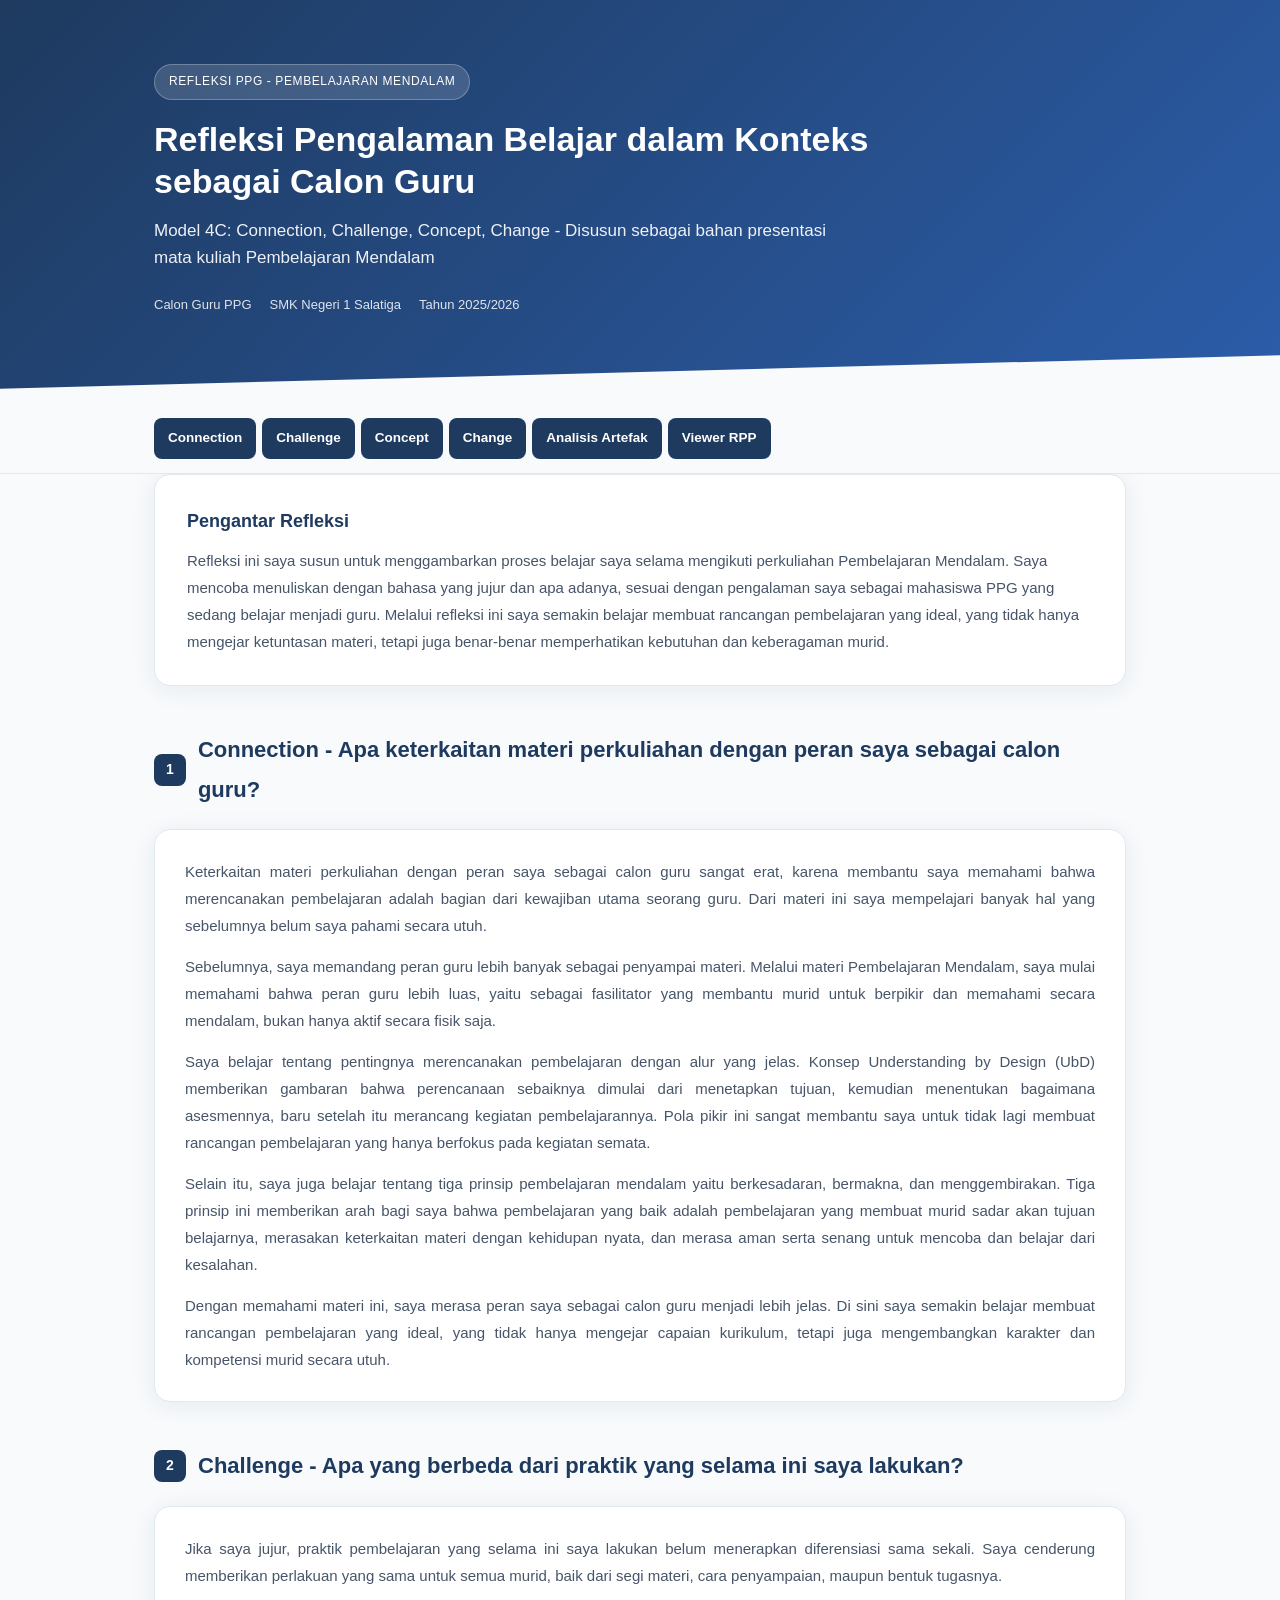
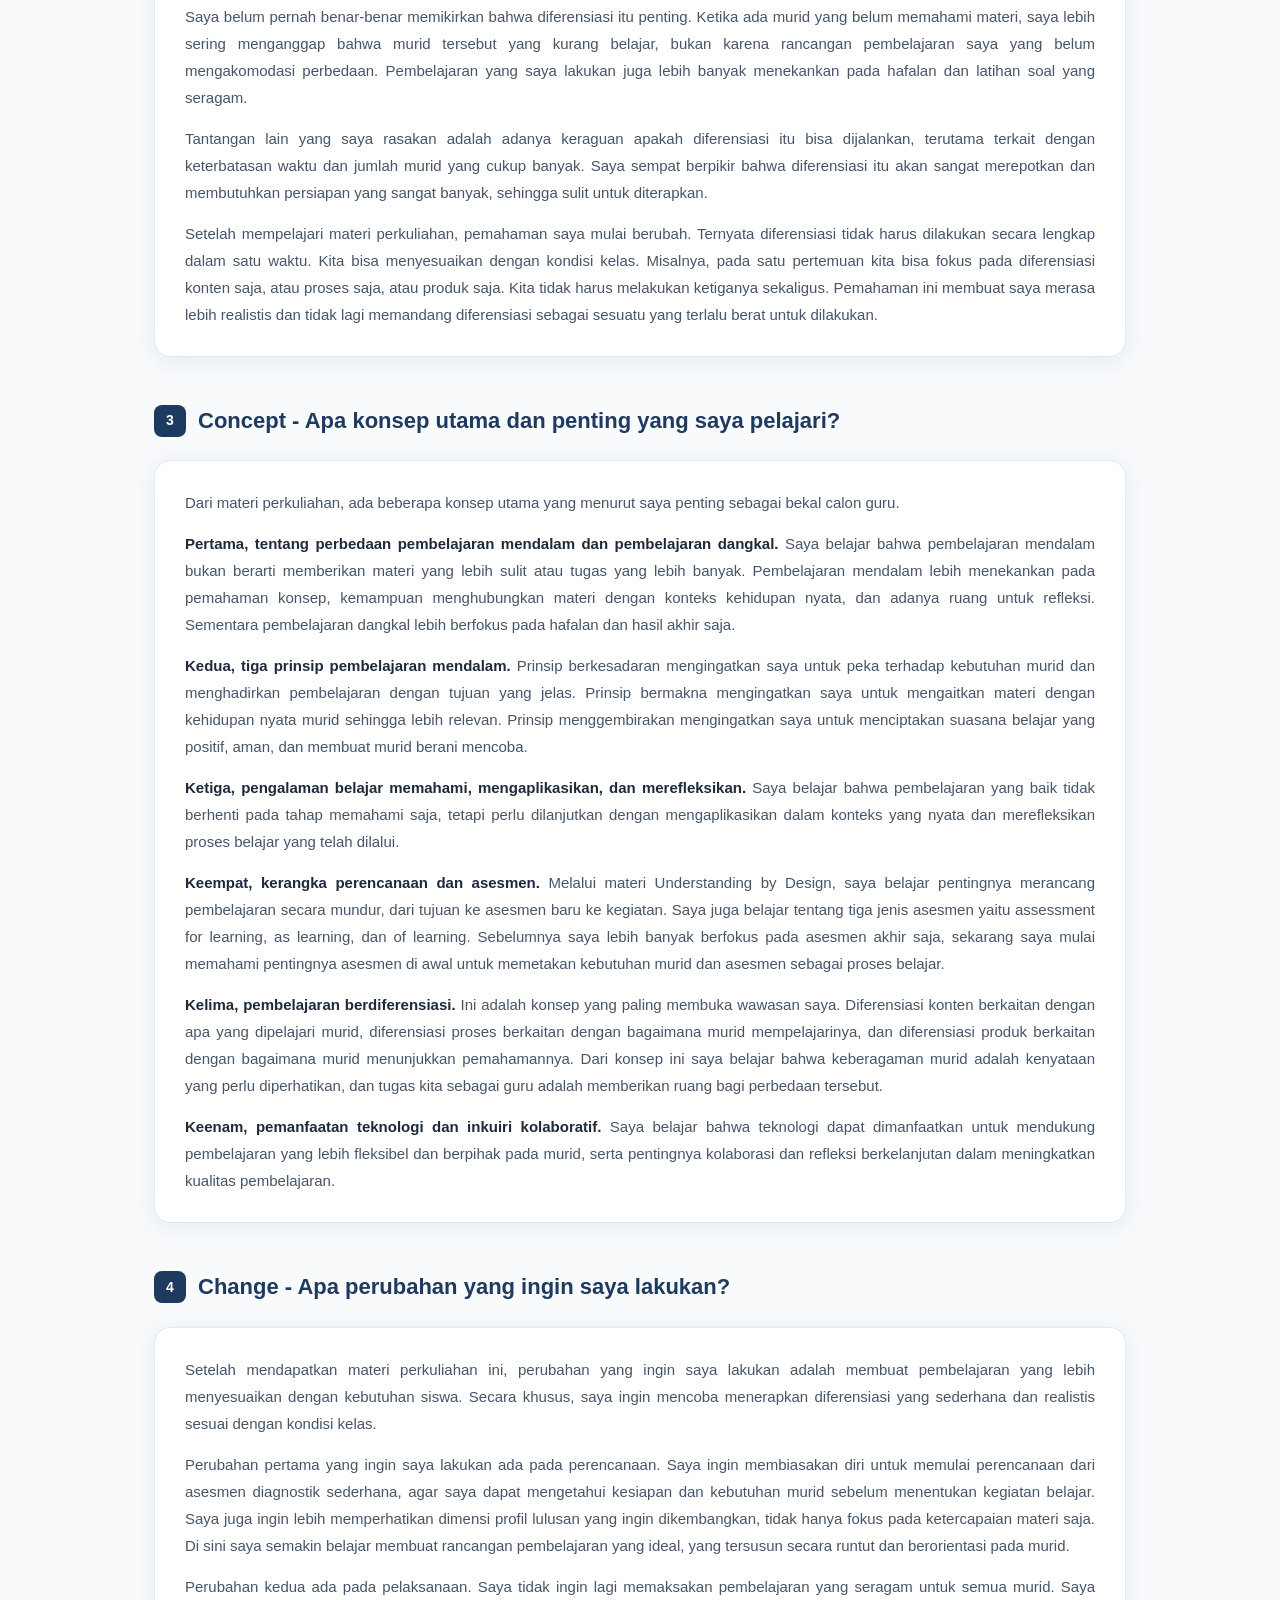
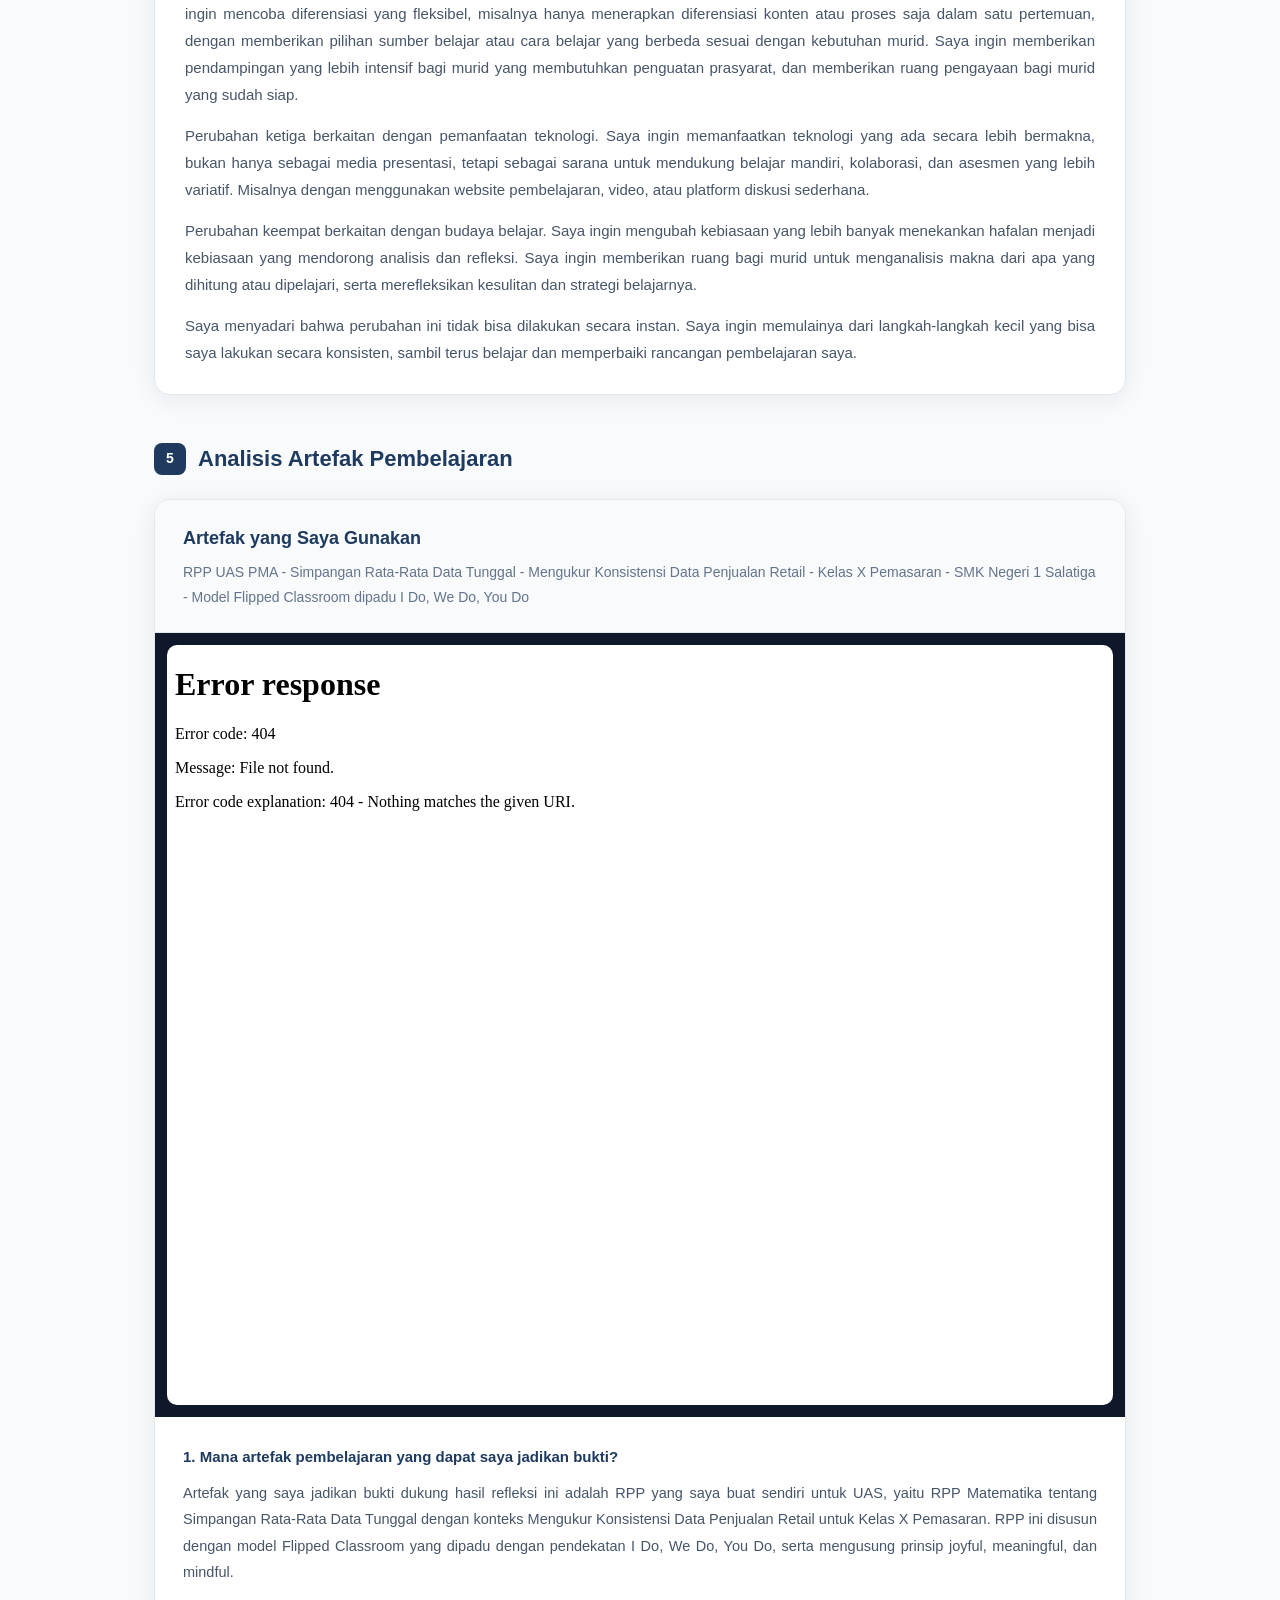
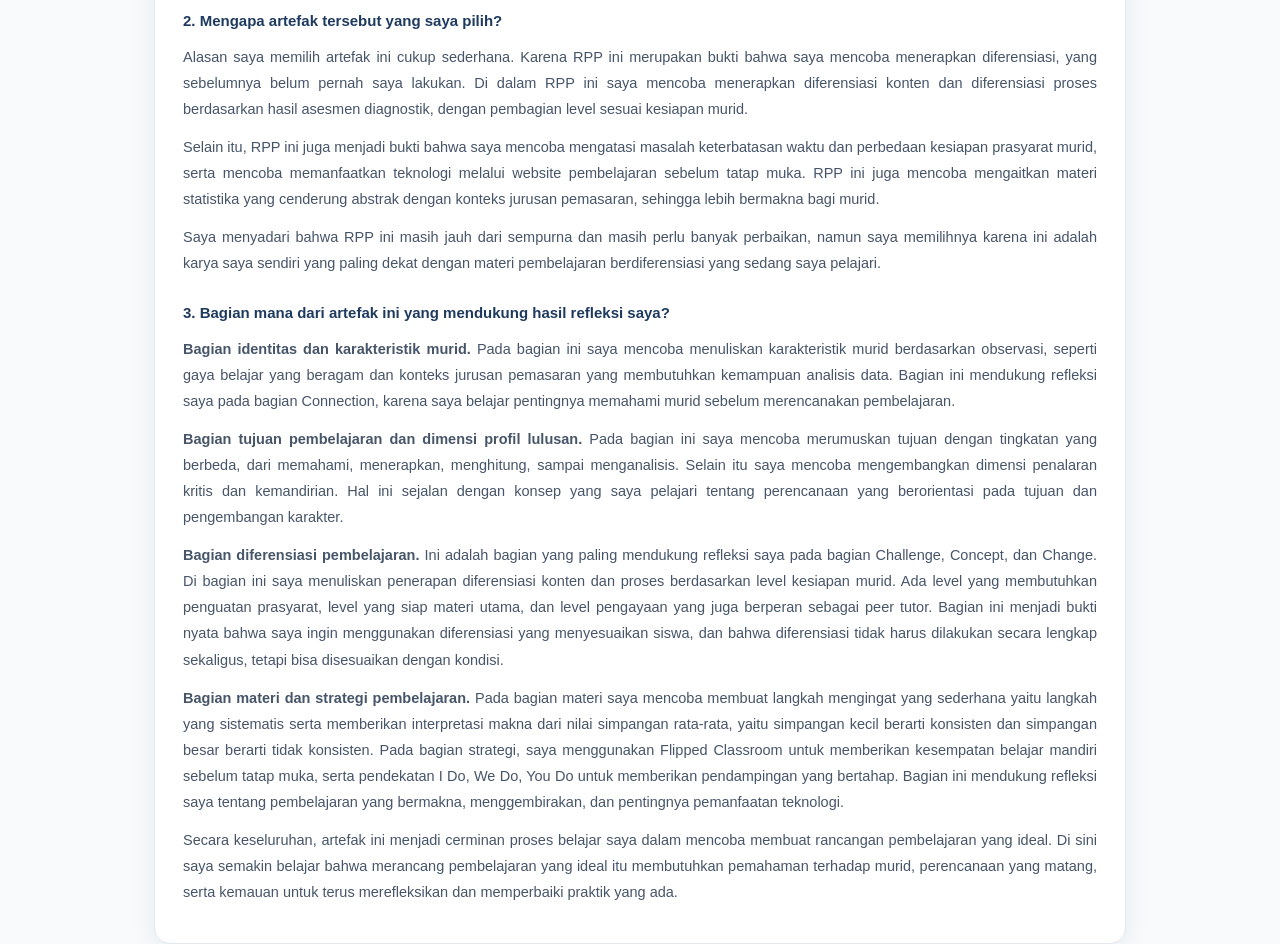
==== commit 043480ca: "Add files via upload" ====
--- a/index.html
+++ b/index.html
@@ -3,989 +3,280 @@
 <head>
 <meta charset="UTF-8">
 <meta name="viewport" content="width=device-width, initial-scale=1.0">
-<title>Dashboard PPG Calon Guru — Awang Haris Prasetyo Adhi</title>
-<meta name="description" content="Dashboard review mata kuliah & portofolio produk digital PPG Calon Guru 2026 Pendidikan Matematika FKIP UKSW Salatiga.">
-<link rel="icon" href="data:image/svg+xml,%3Csvg xmlns='http://www.w3.org/2000/svg' viewBox='0 0 64 64'%3E%3Crect width='64' height='64' rx='14' fill='%23FF6B4A'/%3E%3Cpath d='M32 16 8 27l24 11 24-11z' fill='%23fff'/%3E%3Cpath d='M19 33v9c0 4 5.8 7 13 7s13-3 13-7v-9l-13 6z' fill='%23FFC53D'/%3E%3C/svg%3E">
+<title>Refleksi Pengalaman Belajar - Calon Guru PPG</title>
 <style>
-/* ============ BRIGHT THEME ============ */
-*{margin:0;padding:0;box-sizing:border-box}
-:root{
-  --bg:#FFFDF8; --bg2:#FFFFFF;
-  --ink:#1F2A4D; --muted:#5F6C8F;
-  --line:rgba(31,42,77,.12);
-  --coral:#FF6B4A; --orange:#FF9F1C; --yellow:#FFC53D;
-  --teal:#14B8A6; --blue:#3E7BFA; --violet:#8B5CF6; --pink:#F0559E;
-  --green:#16A34A; --amber:#F59E0B;
-  --grad:linear-gradient(135deg,#FF6B4A,#FF9F1C);
-  --shadow:0 16px 44px -20px rgba(31,42,77,.28);
-}
-html{scroll-behavior:smooth;scroll-padding-top:96px}
-body{
-  font-family:"Segoe UI",-apple-system,BlinkMacSystemFont,Roboto,"Helvetica Neue",Arial,sans-serif;
-  background:var(--bg);color:var(--ink);line-height:1.6;overflow-x:hidden;
-}
-::selection{background:var(--coral);color:#fff}
-img{max-width:100%}
-button{font-family:inherit}
-.container{max-width:1180px;margin:0 auto;padding:0 24px}
-.ic{display:block;flex:none}
-#scrollBar{position:fixed;top:0;left:0;height:3px;width:0;background:linear-gradient(90deg,#FF6B4A,#FFC53D,#F0559E,#8B5CF6);z-index:300;transition:width .1s linear}
-
-/* ============ BUTTONS & CHIPS ============ */
-.btn{display:inline-flex;align-items:center;justify-content:center;gap:9px;padding:14px 28px;border-radius:999px;font-weight:800;font-size:.95rem;text-decoration:none;cursor:pointer;border:2px solid transparent;transition:all .3s cubic-bezier(.34,1.56,.64,1)}
-.btn.primary{background:var(--grad);color:#fff;box-shadow:0 12px 28px -10px rgba(255,107,74,.55)}
-.btn.primary:hover{transform:translateY(-3px) scale(1.02);box-shadow:0 18px 36px -10px rgba(255,107,74,.65)}
-.btn.ghost{background:#fff;border-color:var(--line);color:var(--ink)}
-.btn.ghost:hover{transform:translateY(-3px);border-color:var(--coral);color:var(--coral)}
-.btn .ic{transition:transform .3s}
-.btn:hover .ic{transform:translateX(3px)}
-.chip{display:inline-flex;align-items:center;justify-content:center;gap:6px;font-size:.72rem;font-weight:800;letter-spacing:.4px;padding:5px 12px;border-radius:999px;background:#F1F4FF;color:var(--blue);border:1.5px solid rgba(62,123,250,.25);white-space:nowrap}
-.chip-ac{background:color-mix(in srgb,var(--ac) 12%,#fff);color:var(--ac);border:1.5px solid color-mix(in srgb,var(--ac) 35%,#fff)}
-.chip-new{background:#FFF1F7;color:var(--pink);border-color:rgba(240,85,158,.3)}
-.hide{display:none!important}
-
-/* ============ HEADER ============ */
-.topbar{position:fixed;top:0;left:0;right:0;z-index:100;background:rgba(255,253,248,.86);backdrop-filter:blur(14px);border-bottom:2px solid transparent;transition:border-color .3s,box-shadow .3s}
-.topbar.scrolled{border-bottom-color:var(--line);box-shadow:0 10px 30px -22px rgba(31,42,77,.35)}
-.topbar-inner{display:flex;align-items:center;justify-content:space-between;height:74px;gap:16px}
-.brand{display:flex;align-items:center;gap:14px;text-decoration:none;color:var(--ink)}
-.logo-row{display:flex;align-items:center;gap:9px}
-.logo-row img{height:44px;width:auto;display:block}
-.lg-round{width:44px;height:44px;border-radius:50%;background:#fff;padding:2px;box-shadow:0 0 0 2px var(--line);object-fit:cover}
-.lg-ppg{height:38px}
-.brand-text{display:flex;flex-direction:column;line-height:1.25}
-.brand-text strong{font-size:.98rem;letter-spacing:.2px}
-.brand-text small{font-size:.72rem;color:var(--muted);font-weight:700}
-.nav{display:flex;align-items:center;gap:2px}
-.nav a{position:relative;padding:9px 15px;border-radius:999px;color:var(--muted);font-weight:700;font-size:.9rem;text-decoration:none;transition:all .25s}
-.nav a:hover{color:var(--ink);background:#FFF1E9}
-.nav a.active{color:var(--ink);background:#fff;box-shadow:0 4px 14px -6px rgba(31,42,77,.25)}
-.nav a.active::after{content:"";position:absolute;left:50%;bottom:2px;transform:translateX(-50%);width:22px;height:3px;border-radius:99px;background:var(--grad)}
-
-/* ============ HERO ============ */
-.hero{position:relative;padding:150px 0 84px;overflow:hidden;
-  background-image:radial-gradient(rgba(31,42,77,.055) 1.5px,transparent 1.5px);background-size:26px 26px}
-.hero-inner{position:relative;z-index:2;display:grid;grid-template-columns:1.05fr .95fr;gap:52px;align-items:center}
-.badge{display:inline-flex;align-items:center;gap:9px;padding:9px 18px;border-radius:999px;background:#fff;border:2px solid var(--line);font-size:.82rem;font-weight:800;box-shadow:0 6px 18px -10px rgba(31,42,77,.25)}
-.badge .dot{width:9px;height:9px;border-radius:50%;background:var(--green);animation:pulse 2s infinite}
-@keyframes pulse{0%{box-shadow:0 0 0 0 rgba(22,163,74,.45)}70%{box-shadow:0 0 0 9px rgba(22,163,74,0)}100%{box-shadow:0 0 0 0 rgba(22,163,74,0)}}
-.hero h1{font-size:clamp(2.3rem,5vw,3.6rem);line-height:1.1;font-weight:900;letter-spacing:-.02em;margin:20px 0 16px}
-.grad{background:linear-gradient(120deg,#FF6B4A 10%,#F0559E 45%,#8B5CF6 80%);-webkit-background-clip:text;background-clip:text;color:transparent}
-.sub{color:var(--muted);font-size:1.05rem;max-width:580px;line-height:1.75}
-.sub b{color:var(--ink)}
-.hero-chips{display:flex;flex-wrap:wrap;gap:10px;margin:24px 0 28px}
-.chip-lg{padding:10px 16px;border-radius:14px;background:#fff;border:2px solid var(--line);font-weight:800;font-size:.88rem;display:inline-flex;gap:9px;align-items:center;box-shadow:0 6px 18px -12px rgba(31,42,77,.3)}
-.hero-cta{display:flex;gap:12px;flex-wrap:wrap}
-.hero-prog{margin-top:34px;max-width:430px}
-.hp-row{display:flex;justify-content:space-between;align-items:center;font-size:.85rem;font-weight:800;color:var(--muted);margin-bottom:9px}
-.hp-row b{color:var(--ink)}
-.hp-bar{height:9px;border-radius:99px;background:rgba(31,42,77,.09);overflow:hidden}
-.hp-fill{height:100%;width:0;border-radius:99px;background:var(--grad);transition:width 1.2s cubic-bezier(.22,1,.36,1)}
-.hero-photo{position:relative;display:flex;justify-content:center;padding:22px 0}
-.ring-deco{position:absolute;width:min(440px,84vw);aspect-ratio:1;border-radius:50%;background:conic-gradient(#FF6B4A,#FFC53D,#14B8A6,#3E7BFA,#8B5CF6,#F0559E,#FF6B4A);-webkit-mask:radial-gradient(farthest-side,transparent calc(100% - 10px),#000 calc(100% - 9px));mask:radial-gradient(farthest-side,transparent calc(100% - 10px),#000 calc(100% - 9px));animation:spin 16s linear infinite}
-@keyframes spin{to{transform:rotate(360deg)}}
-.photo{position:relative;width:min(380px,72vw);aspect-ratio:1;border-radius:50%;overflow:hidden;border:7px solid #fff;box-shadow:0 26px 60px -22px rgba(31,42,77,.4);background:#fff;cursor:pointer;transition:transform .35s cubic-bezier(.34,1.56,.64,1),box-shadow .3s}
-.photo:hover{transform:scale(1.025);box-shadow:0 30px 64px -20px rgba(255,107,74,.5)}
-.photo img{width:100%;height:100%;object-fit:cover;display:block}
-.float-chip{position:absolute;display:inline-flex;align-items:center;gap:8px;padding:11px 16px;border-radius:16px;background:#fff;border:2px solid var(--line);font-weight:800;font-size:.84rem;box-shadow:0 16px 34px -16px rgba(31,42,77,.35);animation:floaty 5.5s ease-in-out infinite;white-space:nowrap}
-.fc1{top:3%;left:0}
-.fc2{bottom:15%;right:-2%;animation-delay:1.4s}
-.fc3{bottom:-4%;left:12%;animation-delay:2.4s}
-@keyframes floaty{0%,100%{transform:translateY(0)}50%{transform:translateY(-12px)}}
-/* confetti decorations */
-.d{position:absolute;z-index:1;pointer-events:none;animation:floaty 7s ease-in-out infinite}
-.d1{width:16px;height:16px;border-radius:50%;background:var(--coral);top:16%;left:4%}
-.d2{width:26px;height:26px;border-radius:50%;border:5px solid var(--teal);top:64%;left:2%;animation-delay:1s}
-.d3{width:11px;height:11px;border-radius:50%;background:var(--yellow);top:24%;right:6%;animation-delay:.6s}
-.d4{width:20px;height:20px;border-radius:50%;border:4px solid var(--violet);bottom:14%;right:3%;animation-delay:1.8s}
-.d5{width:9px;height:9px;border-radius:50%;background:var(--pink);top:44%;right:38%;animation-delay:2.6s}
-.d6{width:13px;height:13px;border-radius:3px;background:var(--blue);rotate:25deg;bottom:8%;left:40%;animation-delay:3.2s}
-
-/* ============ TICKER ============ */
-.ticker{background:#fff;border-top:2px solid var(--line);border-bottom:2px solid var(--line);overflow:hidden;padding:14px 0}
-.ticker-in{display:flex;gap:36px;width:max-content;animation:mq 30s linear infinite}
-.ticker-in span{display:inline-flex;align-items:center;gap:11px;font-weight:800;font-size:.9rem;color:var(--ink);white-space:nowrap}
-.ticker-in .ic{color:var(--coral)}
-.ticker-in span:nth-child(4n+2) .ic{color:var(--teal)}
-.ticker-in span:nth-child(4n+3) .ic{color:var(--violet)}
-.ticker-in span:nth-child(4n+4) .ic{color:var(--pink)}
-@keyframes mq{to{transform:translateX(-50%)}}
-
-/* ============ SECTIONS ============ */
-.section{padding:88px 0}
-.sec-white{background:#fff}
-.sec-sun{background:#FFF6E9}
-.sec-mint{background:#EDFBF6}
-.section-head{max-width:680px;margin-bottom:40px}
-.kicker{display:inline-block;font-size:.76rem;font-weight:900;letter-spacing:3px;text-transform:uppercase;color:var(--coral);margin-bottom:12px}
-.section-head h2{font-size:clamp(1.75rem,3.6vw,2.5rem);font-weight:900;letter-spacing:-.02em;line-height:1.18}
-.squig{display:block;margin-top:10px}
-.section-sub{color:var(--muted);margin-top:12px;line-height:1.7;font-size:.98rem}
-.section-sub b{color:var(--ink)}
-
-/* ============ SIMPLE INFO STRIP ============ */
-.info-strip{display:flex;align-items:center;justify-content:center;gap:34px;flex-wrap:wrap;max-width:700px;margin:0 auto;background:#fff;border:2px solid var(--line);border-radius:24px;padding:26px 36px;box-shadow:0 18px 44px -26px rgba(31,42,77,.35)}
-.info-item{display:flex;align-items:center;gap:16px}
-.s-icon{width:52px;height:52px;border-radius:16px;display:grid;place-items:center;color:#fff;flex:none}
-.s-icon.t-blue{background:linear-gradient(135deg,#3E7BFA,#8B5CF6)}
-.s-icon.t-pink{background:linear-gradient(135deg,#F0559E,#8B5CF6)}
-.s-info{display:flex;flex-direction:column;line-height:1.3}
-.s-num{font-size:1.9rem;font-weight:900;letter-spacing:-.02em}
-.s-label{font-weight:800;font-size:.92rem;margin-top:2px}
-.s-sub{color:var(--muted);font-size:.76rem;font-weight:600}
-.info-div{width:2px;height:56px;border-radius:99px;background:var(--line)}
-
-/* ============ CONTROLS ============ */
-.controls{display:flex;flex-wrap:wrap;gap:14px;align-items:center;justify-content:space-between;margin-bottom:24px}
-.ctrl-right{display:flex;gap:12px;align-items:center;flex-wrap:wrap}
-.seg{display:inline-flex;background:#fff;border:2px solid var(--line);border-radius:999px;padding:4px;gap:4px;flex-wrap:wrap}
-.seg button{padding:10px 20px;border-radius:999px;border:none;background:transparent;color:var(--muted);font-weight:800;font-size:.88rem;cursor:pointer;transition:all .25s;white-space:nowrap}
-.seg button:hover{color:var(--ink)}
-.seg button.active{background:var(--grad);color:#fff;box-shadow:0 6px 16px -8px rgba(255,107,74,.7)}
-.seg-n{font-size:.72rem;opacity:.8;margin-left:4px}
-.search{position:relative}
-.search svg{position:absolute;left:15px;top:50%;transform:translateY(-50%);color:var(--muted)}
-.search input{width:100%;max-width:320px;padding:12px 18px 12px 44px;border-radius:999px;border:2px solid var(--line);background:#fff;color:var(--ink);outline:none;font-size:.9rem;transition:border-color .25s;font-family:inherit;font-weight:600}
-.search input:focus{border-color:var(--coral)}
-.search input::placeholder{color:var(--muted)}
-.fchips{display:flex;gap:8px;flex-wrap:wrap}
-.fchip{padding:9px 16px;border-radius:999px;border:2px solid var(--line);background:#fff;color:var(--muted);font-weight:800;font-size:.8rem;cursor:pointer;transition:all .25s}
-.fchip:hover{color:var(--ink);border-color:var(--coral)}
-.fchip.active{background:var(--ink);color:#fff;border-color:var(--ink)}
-.count-line{color:var(--muted);font-size:.84rem;font-weight:700;margin-bottom:18px}
-
-/* ============ COURSE SLIDER ============ */
-.slider{overflow-x:auto;scroll-snap-type:x mandatory;scrollbar-width:none;-ms-overflow-style:none;cursor:grab;padding:10px 4px 26px}
-.slider::-webkit-scrollbar{display:none}
-.slider.dragging{cursor:grabbing;scroll-snap-type:none}
-.track{display:flex;gap:18px}
-.c-card{position:relative;overflow:hidden;flex:0 0 calc((100% - 36px)/3);scroll-snap-align:start;padding:24px 22px 22px;border-radius:22px;background:#fff;border:2px solid var(--line);display:flex;flex-direction:column;gap:13px;transition:transform .4s cubic-bezier(.34,1.56,.64,1),border-color .3s,box-shadow .3s;animation:pop .55s cubic-bezier(.22,1,.36,1) backwards}
-.c-card::before{content:"";position:absolute;left:0;right:0;top:0;height:6px;background:var(--ag)}
-.c-card:hover{transform:translateY(-6px) rotate(-.4deg);border-color:var(--ac);box-shadow:0 22px 44px -20px color-mix(in srgb,var(--ac) 55%,transparent)}
-@keyframes pop{from{opacity:0;transform:translateY(18px) scale(.97)}to{opacity:1;transform:translateY(0) scale(1)}}
-.c-top{display:flex;justify-content:space-between;align-items:center;min-height:34px}
-.c-num{font-size:2.1rem;font-weight:900;line-height:1;color:color-mix(in srgb,var(--ac) 30%,#fff);color:var(--ac);opacity:.28;letter-spacing:-.02em}
-.c-name{font-size:1.03rem;line-height:1.45;font-weight:800;min-height:3em}
-.c-status{display:inline-flex;align-items:center;gap:8px;font-size:.76rem;font-weight:800;letter-spacing:.3px;padding:7px 14px;border-radius:999px;width:fit-content}
-.c-status .dot{width:8px;height:8px;border-radius:50%;background:currentColor}
-.c-status.ok{background:#EAFBF0;color:var(--green);border:1.5px solid #BBF7D0}
-.c-status.pending{background:#FFF7E6;color:#B45309;border:1.5px solid #FDE9C8}
-.c-status.pending .dot{animation:pulseA 1.7s infinite}
-@keyframes pulseA{0%{box-shadow:0 0 0 0 rgba(245,158,11,.5)}70%{box-shadow:0 0 0 8px rgba(245,158,11,0)}100%{box-shadow:0 0 0 0 rgba(245,158,11,0)}}
-.c-btn{margin-top:auto;width:100%;display:flex;align-items:center;justify-content:center;gap:8px;padding:13px;border-radius:999px;background:var(--ag);color:#fff;font-weight:800;font-size:.92rem;text-decoration:none;transition:all .3s cubic-bezier(.34,1.56,.64,1);box-shadow:0 10px 24px -12px color-mix(in srgb,var(--ac) 80%,transparent)}
-.c-btn:hover{transform:translateY(-2px) scale(1.02)}
-.c-btn .ic{transition:transform .3s}
-.c-btn:hover .ic{transform:translate(2px,-2px)}
-.c-none{margin-top:auto;border:2px dashed #FDE9C8;border-radius:16px;padding:13px;text-align:center;color:#B45309;font-size:.83rem;font-weight:700;background:#FFF9EF}
-.slider-ui{display:flex;align-items:center;gap:16px;margin-top:6px}
-.s-arrow{width:48px;height:48px;border-radius:50%;border:2px solid var(--line);background:#fff;color:var(--ink);cursor:pointer;display:grid;place-items:center;transition:all .3s cubic-bezier(.34,1.56,.64,1);flex:none}
-.s-arrow:hover{border-color:var(--coral);color:var(--coral);transform:scale(1.08)}
-.s-arrow:disabled{opacity:.3;pointer-events:none}
-.s-prog{flex:1;height:7px;border-radius:99px;background:rgba(31,42,77,.09);overflow:hidden}
-.s-prog-fill{height:100%;width:0;border-radius:99px;background:linear-gradient(90deg,#FF6B4A,#F0559E);transition:width .15s linear}
-
-/* ============ S-CURVE CAROUSEL (products) ============ */
-.s-stage{position:relative;overflow:hidden;cursor:grab;touch-action:pan-y;user-select:none;-webkit-user-select:none;transition:height .5s ease;min-height:320px}
-.s-stage.grabbing{cursor:grabbing}
-.s-glow{position:absolute;width:150px;height:150px;transform:translate(-50%,-50%);border-radius:50%;background:radial-gradient(circle,rgba(255,159,28,.32),rgba(255,159,28,0) 70%);pointer-events:none}
-.s-hub{position:absolute;transform:translate(-50%,-50%);width:34%;max-width:140px;aspect-ratio:1;border-radius:50%;background:#fff;border:2px solid var(--line);display:flex;flex-direction:column;align-items:center;justify-content:center;gap:2px;pointer-events:none;box-shadow:0 16px 36px -24px rgba(31,42,77,.5);z-index:0}
-.s-hub .ic{color:var(--coral);margin-bottom:2px}
-.s-hub-num{font-size:1.85rem;font-weight:900;line-height:1}
-.s-hub-cap{font-size:.72rem;font-weight:800;color:var(--muted);letter-spacing:1px;text-transform:uppercase}
-.s-items{position:absolute;inset:0;pointer-events:none}
-.s-item{position:absolute;left:0;top:0;width:var(--d);height:var(--d);will-change:transform;cursor:pointer;pointer-events:auto}
-.s-in{width:100%;height:100%;border-radius:50%;background:#fff;border:3px solid var(--ac);box-shadow:0 10px 26px -14px rgba(31,42,77,.35);display:flex;flex-direction:column;align-items:center;justify-content:center;gap:6px;padding:14px;transition:box-shadow .3s,border-width .3s}
-.s-item:hover .s-in{box-shadow:0 16px 34px -14px color-mix(in srgb,var(--ac) 55%,rgba(31,42,77,.35))}
-.s-item.active{z-index:10}
-.s-item.active .s-in{border-width:4px;box-shadow:0 0 0 5px color-mix(in srgb,var(--ac) 22%,transparent),0 16px 34px -14px color-mix(in srgb,var(--ac) 55%,transparent)}
-.i-ic{color:var(--ac)}
-.i-name{font-size:10px;font-weight:800;text-align:center;line-height:1.25;color:var(--ink);display:-webkit-box;-webkit-line-clamp:2;-webkit-box-orient:vertical;overflow:hidden}
-.i-dot{width:8px;height:8px;border-radius:50%;background:var(--ac)}
-/* ============ PRODUCT LAYOUT (karusel kiri, panel kanan) ============ */
-.prod-layout{display:grid;grid-template-columns:1.08fr .92fr;gap:44px;align-items:center}
-.prod-arrows{display:flex;justify-content:center;gap:14px;margin-top:12px}
-.prod-panel{background:#fff;border:2px solid var(--line);border-radius:26px;padding:30px;box-shadow:0 26px 56px -32px rgba(31,42,77,.45)}
-.pp-head{display:flex;justify-content:space-between;align-items:center;margin-bottom:14px;gap:10px}
-.pp-count{font-size:.78rem;font-weight:800;color:var(--muted);white-space:nowrap}
-.pp-title{font-size:1.45rem;font-weight:900;letter-spacing:-.01em;line-height:1.25;margin-bottom:10px}
-.pp-desc{color:var(--muted);font-size:.92rem;line-height:1.7;margin-bottom:18px;font-weight:500}
-.pp-btn{width:100%;margin-bottom:12px}
-.pp-url{display:block;font-size:.75rem;font-weight:700;color:var(--muted);background:var(--bg);border:1.5px solid var(--line);border-radius:999px;padding:6px 14px;text-align:center;overflow:hidden;text-overflow:ellipsis;white-space:nowrap}
-.pp-hint{margin-top:16px;color:var(--muted);font-size:.78rem;font-weight:600;line-height:1.6;border-top:2px dashed var(--line);padding-top:14px}
-.prod-panel.swap .pp-title,.prod-panel.swap .pp-desc,.prod-panel.swap .pp-btn,.prod-panel.swap .pp-url{animation:ppIn .5s cubic-bezier(.22,1,.36,1)}
-@keyframes ppIn{from{opacity:0;transform:translateY(10px)}to{opacity:1;transform:none}}
-
-/* ============ VISION ============ */
-.vision-grid{display:grid;grid-template-columns:repeat(3,1fr);gap:18px}
-.vision-card{padding:30px 26px;border-radius:22px;background:#fff;border:2px solid var(--line);position:relative;overflow:hidden;transition:all .35s cubic-bezier(.34,1.56,.64,1)}
-.vision-card:hover{transform:translateY(-6px);border-color:var(--ac);box-shadow:0 22px 44px -20px color-mix(in srgb,var(--ac) 50%,transparent)}
-.v-num{position:absolute;top:8px;right:20px;font-size:70px;font-weight:900;line-height:1;color:var(--ac);opacity:.14}
-.v-icon{width:56px;height:56px;border-radius:17px;display:grid;place-items:center;color:#fff;margin-bottom:20px}
-.v-icon.t-blue{background:linear-gradient(135deg,#3E7BFA,#8B5CF6)}
-.v-icon.t-coral{background:linear-gradient(135deg,#FF6B4A,#FF9F1C)}
-.v-icon.t-violet{background:linear-gradient(135deg,#8B5CF6,#F0559E)}
-.vision-card h3{font-size:1.08rem;font-weight:900;margin-bottom:12px;line-height:1.35}
-.vision-card p{color:var(--muted);font-size:.9rem;line-height:1.75;font-weight:500}
-
-/* ============ FOOTER ============ */
-.footer{background:#fff;border-top:2px solid var(--line);padding:46px 0 36px}
-.foot-inner{display:flex;flex-wrap:wrap;gap:24px;align-items:center;justify-content:space-between}
-.foot-logos{display:flex;align-items:center;gap:10px}
-.foot-logos img{height:40px;width:auto}
-.foot-logos .lg-round{width:40px;height:40px;padding:2px}
-.foot-text{color:var(--muted);font-size:.86rem;line-height:1.8;text-align:center;font-weight:600}
-.foot-text strong{color:var(--ink)}
-.foot-small{opacity:.8;font-size:.8rem}
-.foot-heart{display:inline-block;vertical-align:-2px;color:var(--pink)}
-
-/* ============ FLOATING ============ */
-.totop{position:fixed;right:18px;bottom:18px;z-index:90;width:48px;height:48px;border-radius:50%;border:none;background:var(--grad);color:#fff;cursor:pointer;opacity:0;pointer-events:none;transform:translateY(12px);transition:all .35s;box-shadow:0 12px 28px -10px rgba(255,107,74,.6);display:grid;place-items:center}
-.totop.show{opacity:1;pointer-events:auto;transform:none}
-.totop:hover{transform:translateY(-3px) scale(1.05)}
-
-/* ============ MODAL ============ */
-.modal-overlay{position:fixed;inset:0;z-index:120;background:rgba(31,42,77,.45);backdrop-filter:blur(6px);display:flex;align-items:center;justify-content:center;padding:18px;opacity:0;pointer-events:none;transition:opacity .3s}
-.modal-overlay.open{opacity:1;pointer-events:auto}
-.modal{background:#fff;border-radius:24px;max-width:580px;width:100%;max-height:84vh;overflow-y:auto;padding:28px;box-shadow:0 40px 100px -30px rgba(31,42,77,.5);transform:translateY(26px) scale(.97);transition:transform .35s cubic-bezier(.22,1,.36,1)}
-.modal-overlay.open .modal{transform:none}
-.m-head{display:flex;justify-content:space-between;align-items:center;gap:14px;margin-bottom:10px}
-.m-head h3{font-size:1.1rem;font-weight:900;display:flex;align-items:center;gap:10px}
-.m-head h3 svg{color:var(--coral)}
-.m-x{width:38px;height:38px;border-radius:12px;border:2px solid var(--line);background:#fff;color:var(--ink);cursor:pointer;display:grid;place-items:center;transition:all .2s;flex:none}
-.m-x:hover{border-color:var(--coral);color:var(--coral);transform:rotate(90deg)}
-.m-note{color:var(--muted);font-size:.87rem;line-height:1.65;margin-bottom:18px;font-weight:500}
-.m-note b{color:var(--ink)}
-.m-row{display:flex;flex-direction:column;gap:9px;padding:15px;border:2px solid var(--line);border-radius:16px;margin-bottom:11px;background:#FFFDF8}
-.m-name{font-weight:800;font-size:.88rem;display:flex;align-items:center;gap:8px;flex-wrap:wrap;line-height:1.4}
-.m-inrow{display:flex;gap:8px}
-.m-inrow input{flex:1;min-width:0;padding:11px 14px;border-radius:12px;border:2px solid var(--line);background:#fff;color:var(--ink);font-size:.86rem;outline:none;font-family:inherit;transition:border-color .25s}
-.m-inrow input:focus{border-color:var(--coral)}
-.m-inrow input::placeholder{color:var(--muted)}
-.m-del{width:42px;border-radius:12px;border:2px solid rgba(239,68,68,.35);background:#FEF2F2;color:#EF4444;cursor:pointer;display:grid;place-items:center;flex:none;transition:all .2s}
-.m-del:hover{background:#FEE2E2;transform:scale(1.06)}
-.m-empty{text-align:center;padding:34px 10px;color:var(--muted);font-weight:700;font-size:.95rem;border:2px dashed var(--line);border-radius:16px}
-.m-actions{display:flex;gap:10px;justify-content:flex-end;margin-top:18px}
-
-/* ============ TOAST ============ */
-.toast{position:fixed;left:50%;bottom:26px;transform:translate(-50%,18px);opacity:0;pointer-events:none;background:var(--ink);color:#fff;border-radius:16px;padding:14px 24px;font-weight:700;font-size:.9rem;transition:all .35s;z-index:130;box-shadow:0 20px 50px -18px rgba(31,42,77,.6);max-width:calc(100vw - 40px)}
-.toast.show{transform:translate(-50%,0);opacity:1}
-.toast.err{background:#B91C1C}
-
-/* ============ REVEAL ============ */
-.reveal{opacity:0;transform:translateY(28px);transition:opacity .7s ease,transform .7s cubic-bezier(.22,1,.36,1)}
-.reveal.in{opacity:1;transform:none}
-
-/* ============ RESPONSIVE ============ */
-@media(max-width:980px){
-  .hero{padding-top:126px}
-  .hero-inner{grid-template-columns:1fr;gap:44px}
-  .hero-photo{order:-1;margin-top:6px}
-  .photo{width:min(320px,68vw)}
-  .ring-deco{width:min(370px,76vw)}
-  .vision-grid{grid-template-columns:1fr}
-  .nav a{display:none}
-  .c-card{flex-basis:calc((100% - 18px)/2)}
-  .prod-layout{grid-template-columns:1fr;gap:26px}
-}
-@media(max-width:600px){
-  .brand-text{display:none}
-  .logo-row img{height:37px}
-  .lg-round{width:37px;height:37px}
-  .lg-ppg{height:31px}
-  .topbar-inner{height:64px}
-  html{scroll-padding-top:80px}
-  .controls{flex-direction:column;align-items:stretch}
-  .ctrl-right{flex-direction:column;align-items:stretch}
-  .search input{max-width:none}
-  .seg{justify-content:space-between}
-  .seg button{flex:1;padding:10px 8px;font-size:.8rem}
-  .c-card{flex-basis:100%}
-  .float-chip{font-size:.74rem;padding:9px 12px}
-  .fc2{right:0}
-  .fc3{left:4%}
-  .info-strip{gap:20px;padding:22px}
-  .info-div{display:none}
-  .s-num{font-size:1.6rem}
-  .prod-panel{padding:24px}
-  .pp-title{font-size:1.25rem}
-}
-@media(prefers-reduced-motion:reduce){
-  *,*::before,*::after{animation-duration:.01ms!important;animation-iteration-count:1!important;transition-duration:.01ms!important}
-  html{scroll-behavior:auto}
-}
+  :root{
+    --primary:#1e3a5f;
+    --secondary:#2c5daa;
+    --accent:#3a86ff;
+    --light:#f8fafc;
+    --gray:#64748b;
+    --dark:#0f172a;
+    --border:#e2e8f0;
+    --card-shadow:0 4px 24px rgba(30,58,95,0.08);
+  }
+  *{margin:0;padding:0;box-sizing:border-box}
+  body{
+    font-family:'Segoe UI', 'Inter', -apple-system, sans-serif;
+    line-height:1.8;
+    color:#334155;
+    background:var(--light);
+  }
+  .container{max-width:1020px;margin:0 auto;padding:0 24px}
+  header{
+    background:linear-gradient(135deg,var(--primary) 0%, var(--secondary) 100%);
+    color:white;
+    padding:64px 0 88px;
+    position:relative;
+  }
+  header::after{
+    content:'';
+    position:absolute;
+    bottom:-32px;left:0;right:0;
+    height:64px;
+    background:var(--light);
+    transform:skewY(-1.5deg);
+  }
+  .header-content{position:relative;z-index:2}
+  .badge{
+    display:inline-block;
+    background:rgba(255,255,255,0.15);
+    border:1px solid rgba(255,255,255,0.25);
+    padding:6px 14px;
+    border-radius:20px;
+    font-size:12px;
+    letter-spacing:0.6px;
+    text-transform:uppercase;
+    margin-bottom:18px;
+  }
+  h1{font-size:34px;line-height:1.25;font-weight:700;margin-bottom:14px;max-width:800px}
+  .subtitle{font-size:17px;opacity:0.92;max-width:700px;font-weight:400;line-height:1.6}
+  .meta{margin-top:22px;font-size:13px;opacity:0.85;display:flex;gap:18px;flex-wrap:wrap}
+  nav.sticky-nav{
+    position:sticky;top:0;z-index:100;
+    background:rgba(248,250,252,0.92);
+    backdrop-filter:blur(10px);
+    border-bottom:1px solid var(--border);
+    padding:14px 0;
+  }
+  .nav-links{display:flex;gap:6px;overflow-x:auto}
+  .nav-links a{
+    text-decoration:none;
+    color:var(--gray);
+    font-size:13.5px;
+    font-weight:600;
+    padding:8px 14px;
+    border-radius:8px;
+    transition:all 0.2s;
+  }
+  .nav-links a:hover,
+  .nav-links a.active{background:var(--primary);color:white}
+  main{padding:36px 0 60px}
+  .intro{
+    background:white;
+    border:1px solid var(--border);
+    border-radius:16px;
+    padding:30px 32px;
+    box-shadow:var(--card-shadow);
+    margin-bottom:36px;
+  }
+  .intro h2{color:var(--primary);font-size:18px;margin-bottom:10px}
+  .intro p{font-size:15px;color:#475569}
+  .section-title{
+    font-size:22px;color:var(--primary);
+    margin:44px 0 20px;
+    font-weight:700;
+    display:flex;align-items:center;gap:12px;
+  }
+  .section-title span.num{
+    width:32px;height:32px;
+    background:var(--primary);
+    color:white;
+    border-radius:8px;
+    display:inline-flex;align-items:center;justify-content:center;
+    font-size:14px;
+  }
+  .card{
+    background:white;
+    border:1px solid var(--border);
+    border-radius:16px;
+    padding:28px 30px;
+    box-shadow:var(--card-shadow);
+    margin-bottom:22px;
+  }
+  .card p{font-size:15px;color:#475569;margin-bottom:14px;text-align:justify}
+  .card p:last-child{margin-bottom:0}
+  .card ul{padding-left:20px;margin:12px 0}
+  .card li{font-size:14.5px;color:#475569;margin-bottom:8px}
+  .card strong{color:#1e293b}
+  .quote{
+    background:#f0f7ff;
+    border-left:4px solid var(--secondary);
+    padding:14px 18px;
+    border-radius:0 12px 12px 0;
+    margin:18px 0;
+    font-size:14.5px;
+    color:#1e3a5f;
+    font-style:italic;
+  }
+  .artefak-section{
+    background:white;
+    border:1px solid var(--border);
+    border-radius:16px;
+    overflow:hidden;
+    box-shadow:var(--card-shadow);
+  }
+  .artefak-head{
+    padding:22px 28px;
+    background:#f8fafc;
+    border-bottom:1px solid var(--border);
+  }
+  .artefak-head h3{color:var(--primary);font-size:18px;margin-bottom:6px}
+  .artefak-head p{font-size:14px;color:var(--gray)}
+  .viewer-box{
+    background:#0f172a;
+    padding:12px;
+  }
+  .viewer-frame{
+    width:100%;
+    height:760px;
+    border:none;
+    border-radius:10px;
+    background:white;
+    display:block;
+  }
+  .artefak-body{padding:26px 28px}
+  .artefak-body h4{color:var(--primary);font-size:15px;margin:22px 0 10px}
+  .artefak-body h4:first-child{margin-top:0}
+  .artefak-body p{font-size:14.5px;color:#475569;margin-bottom:12px;text-align:justify}
+  @media(max-width:720px){
+    h1{font-size:26px}
+    .card, .intro, .artefak-body{padding:22px}
+    .viewer-frame{height:560px}
+  }
 </style>
 </head>
 <body>
 
-<div id="scrollBar"></div>
-
-<!-- gradient defs for squiggles -->
-<svg width="0" height="0" style="position:absolute" aria-hidden="true"><defs>
-<linearGradient id="sqg" x1="0" y1="0" x2="1" y2="0"><stop offset="0" stop-color="#FF6B4A"/><stop offset=".5" stop-color="#F0559E"/><stop offset="1" stop-color="#8B5CF6"/></linearGradient>
-</defs></svg>
-
-<!-- ============ HEADER ============ -->
-<header class="topbar" id="top">
-  <div class="container topbar-inner">
-    <a class="brand" href="#beranda">
-      <span class="logo-row">
-        <img class="lg-round" src="[data-uri]" alt="Logo UKSW">
-        <img class="lg-ppg" src="[data-uri]" alt="Logo PPG Calon Guru">
-        <img class="lg-round" src="[data-uri]